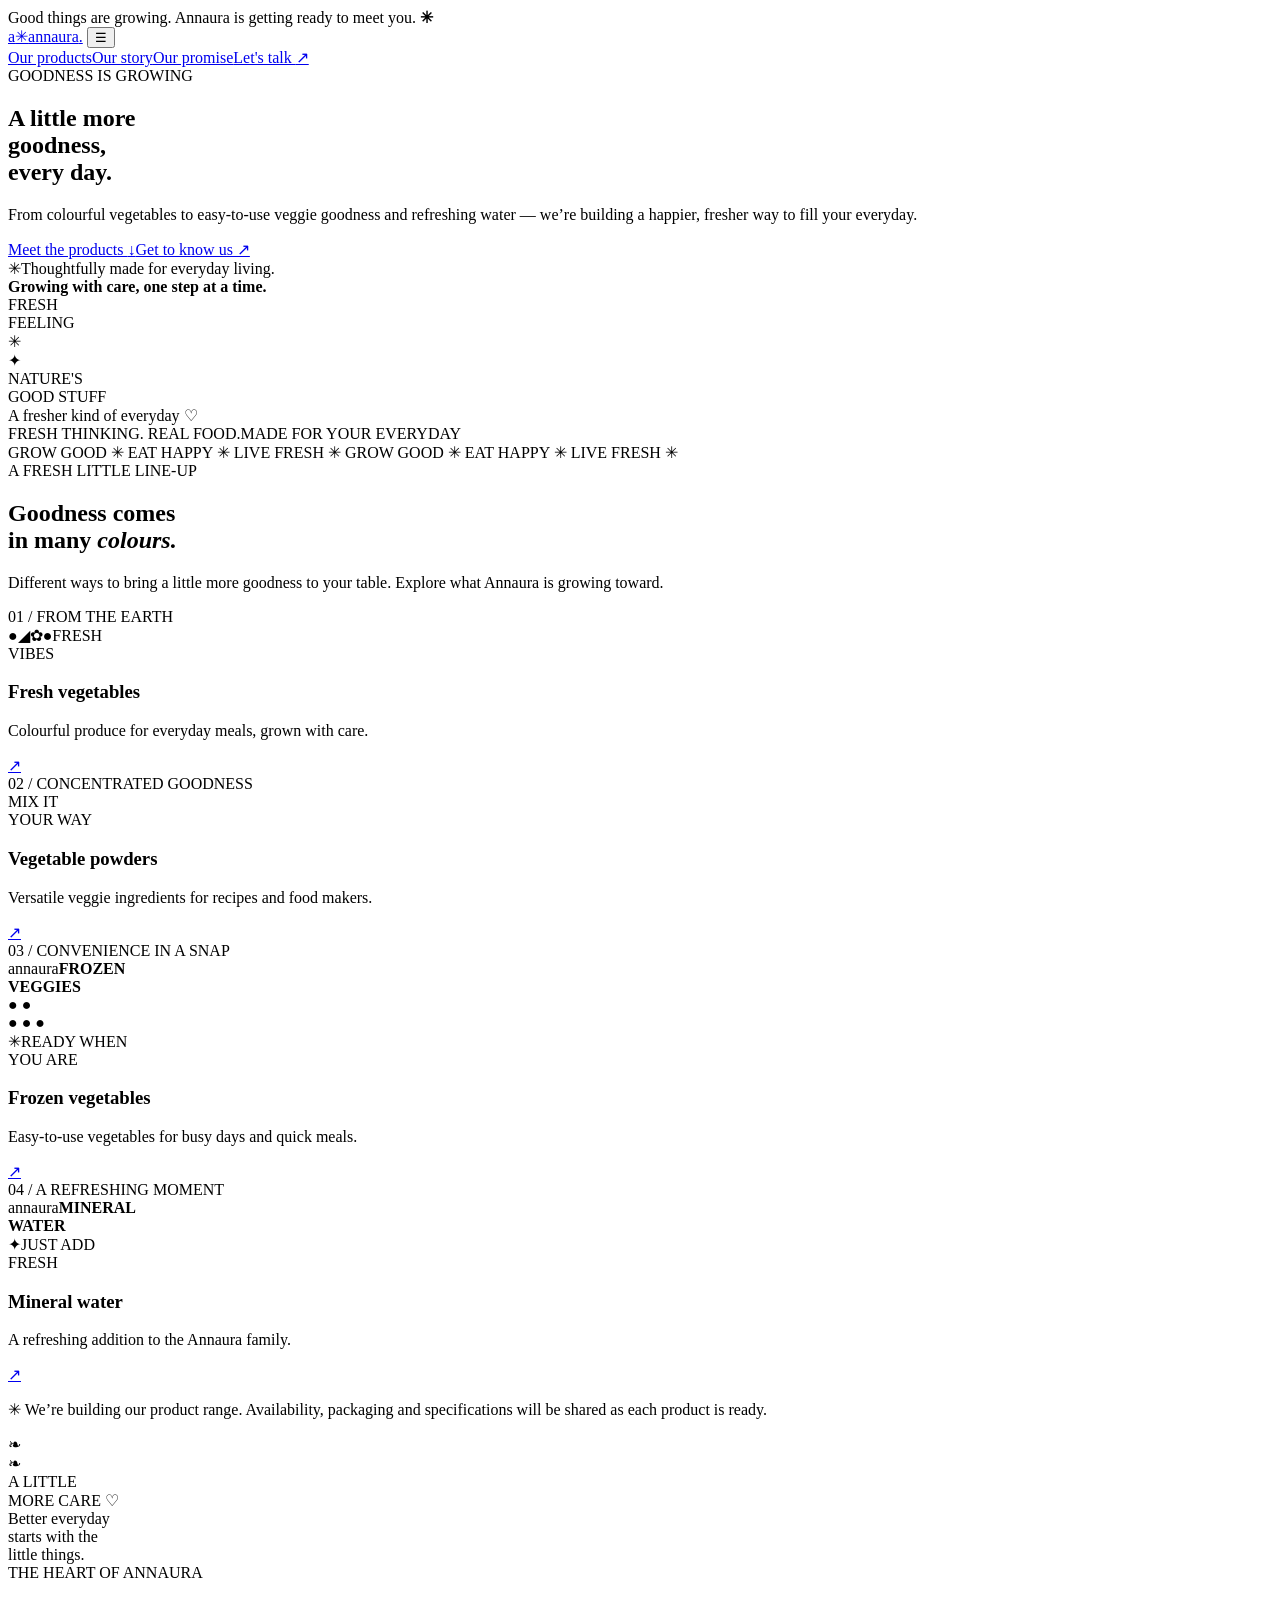
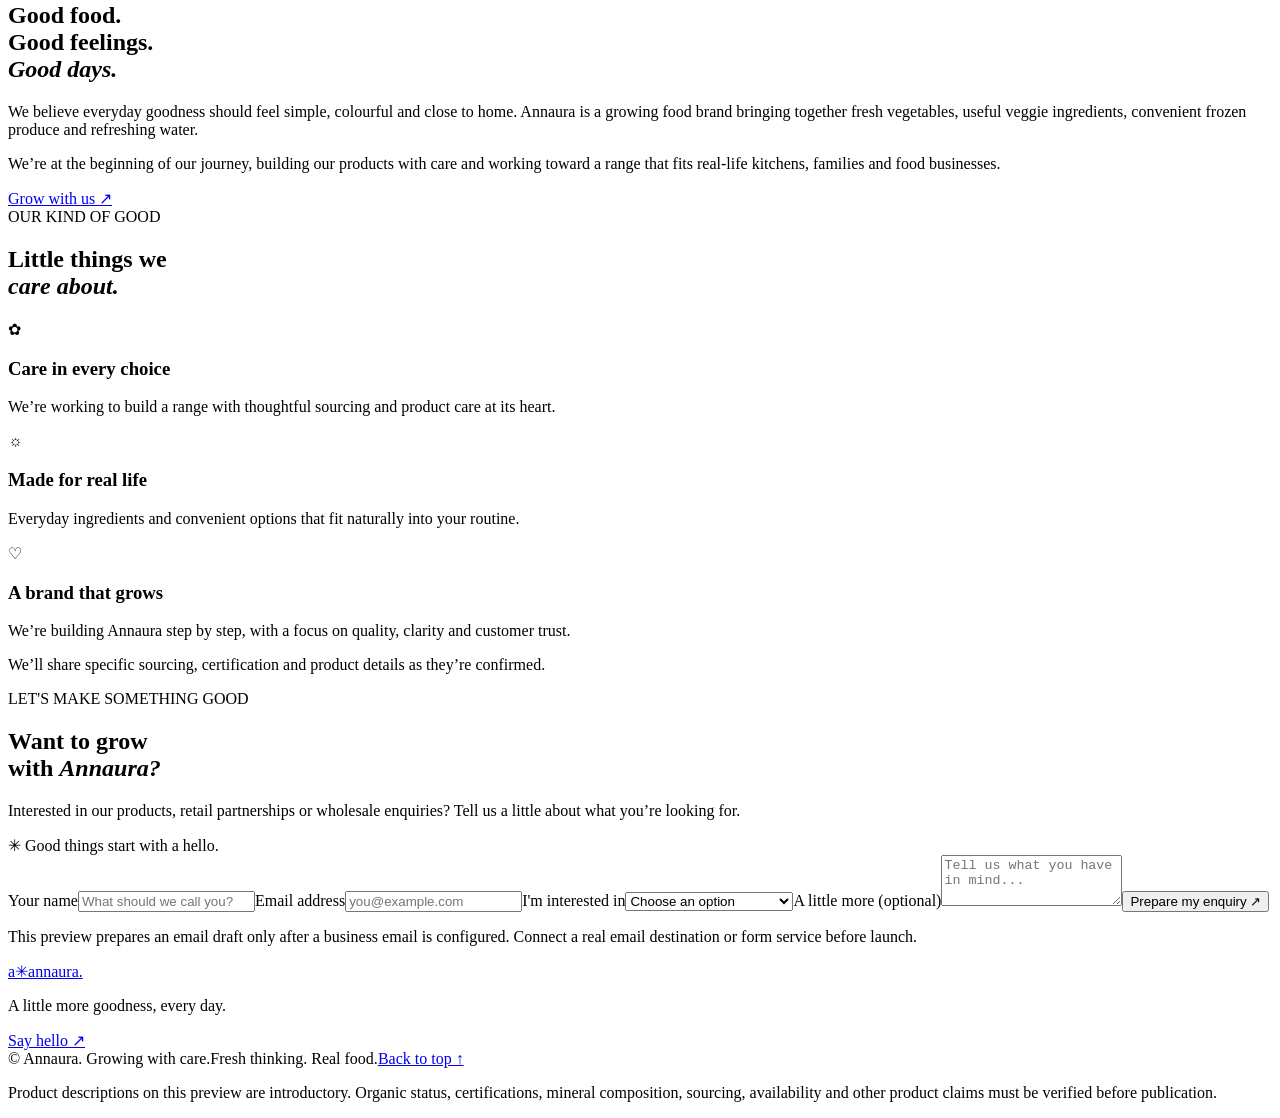
==== index.html @ c70ce55c "Add Annaura startup website homepage" ====
<!doctype html>
<html lang="en">
<head>
  <meta charset="utf-8">
  <meta name="viewport" content="width=device-width, initial-scale=1">
  <meta name="theme-color" content="#f7f5e9">
  <meta name="description" content="Meet Annaura — a fresh, feel-good food brand bringing vegetables, vegetable powders, frozen vegetables and mineral water closer to everyday life.">
  <title>Annaura — A little more goodness, every day</title>
  <link rel="preconnect" href="https://fonts.googleapis.com">
  <link rel="preconnect" href="https://fonts.gstatic.com" crossorigin>
  <link href="https://fonts.googleapis.com/css2?family=DM+Sans:wght@400;500;600;700&family=Manrope:wght@400;500;600;700;800&display=swap" rel="stylesheet">
  <link rel="stylesheet" href="styles.css">
</head>
<body id="top">
  <div class="announcement">Good things are growing. <span>Annaura is getting ready to meet you.</span> <b>✳</b></div>
  <header class="site-header">
    <a class="brand" href="#top" aria-label="Annaura home"><span class="brand-mark">a<span>✳</span></span><span>annaura<span class="brand-dot">.</span></span></a>
    <button class="menu-toggle" aria-label="Toggle navigation" aria-expanded="false">☰</button>
    <nav class="nav-links" aria-label="Main navigation">
      <a href="#products">Our products</a><a href="#story">Our story</a><a href="#promise">Our promise</a><a class="nav-cta" href="#contact">Let's talk <span>↗</span></a>
    </nav>
  </header>
  <main>
    <section class="hero">
      <div class="hero-copy">
        <div class="eyebrow"><i></i> GOODNESS IS GROWING</div>
        <h1>A little more<br><span class="highlight">goodness,</span><br>every day.</h1>
        <p class="hero-intro">From colourful vegetables to easy-to-use veggie goodness and refreshing water — we’re building a happier, fresher way to fill your everyday.</p>
        <div class="hero-actions"><a class="button button-primary" href="#products">Meet the products <span>↓</span></a><a class="text-link" href="#story">Get to know us ↗</a></div>
        <div class="hero-note"><span class="note-icon">✳</span><span>Thoughtfully made for everyday living.<br><strong>Growing with care, one step at a time.</strong></span></div>
      </div>
      <div class="hero-art" aria-label="Playful illustration inspired by fresh vegetables">
        <div class="art-sun"></div><div class="art-label label-top">FRESH<br>FEELING</div>
        <div class="veggie veggie-tomato"><span></span></div><div class="veggie veggie-orange"></div><div class="veggie veggie-pepper"><i></i></div><div class="veggie veggie-cucumber"></div>
        <div class="veggie veggie-leaf leaf-one"></div><div class="veggie veggie-leaf leaf-two"></div><div class="veggie veggie-leaf leaf-three"></div>
        <div class="art-spark spark-one">✳</div><div class="art-spark spark-two">✦</div><div class="art-label label-bottom">NATURE'S<br>GOOD STUFF</div>
        <div class="art-caption">A fresher kind of everyday <span>♡</span></div>
      </div>
      <div class="hero-bottom"><span>FRESH THINKING. REAL FOOD.</span><span class="hero-bottom-line"></span><span>MADE FOR YOUR EVERYDAY</span></div>
    </section>
    <section class="ticker"><div>GROW GOOD <span>✳</span> EAT HAPPY <span>✳</span> LIVE FRESH <span>✳</span> GROW GOOD <span>✳</span> EAT HAPPY <span>✳</span> LIVE FRESH <span>✳</span></div></section>
    <section class="products section-pad" id="products">
      <div class="section-heading"><div><div class="eyebrow"><i></i> A FRESH LITTLE LINE-UP</div><h2>Goodness comes<br>in many <em>colours.</em></h2></div><p>Different ways to bring a little more goodness to your table. Explore what Annaura is growing toward.</p></div>
      <div class="product-grid">
        <article class="product-card card-green"><div class="product-number">01 / FROM THE EARTH</div><div class="product-visual fresh-visual"><span class="produce tomato">●</span><span class="produce carrot">◢</span><span class="produce leaf">✿</span><span class="produce pepper">●</span><span class="visual-sticker">FRESH<br>VIBES</span></div><div class="product-info"><div><h3>Fresh vegetables</h3><p>Colourful produce for everyday meals, grown with care.</p></div><a href="#contact" aria-label="Enquire about fresh vegetables">↗</a></div></article>
        <article class="product-card card-yellow"><div class="product-number">02 / CONCENTRATED GOODNESS</div><div class="product-visual powder-visual"><span class="powder-bowl bowl-pink"></span><span class="powder-bowl bowl-green"></span><span class="powder-bowl bowl-orange"></span><span class="visual-sticker">MIX IT<br>YOUR WAY</span></div><div class="product-info"><div><h3>Vegetable powders</h3><p>Versatile veggie ingredients for recipes and food makers.</p></div><a href="#contact" aria-label="Enquire about vegetable powders">↗</a></div></article>
        <article class="product-card card-coral"><div class="product-number">03 / CONVENIENCE IN A SNAP</div><div class="product-visual frozen-visual"><div class="frozen-pack"><span>annaura</span><strong>FROZEN<br>VEGGIES</strong><div class="pack-veg">● ●<br>● ● ●</div></div><span class="ice-star">✳</span><span class="visual-sticker">READY WHEN<br>YOU ARE</span></div><div class="product-info"><div><h3>Frozen vegetables</h3><p>Easy-to-use vegetables for busy days and quick meals.</p></div><a href="#contact" aria-label="Enquire about frozen vegetables">↗</a></div></article>
        <article class="product-card card-blue"><div class="product-number">04 / A REFRESHING MOMENT</div><div class="product-visual water-visual"><div class="water-bottle"><div class="bottle-cap"></div><div class="bottle-label"><span>annaura</span><strong>MINERAL<br>WATER</strong></div></div><span class="water-drop">✦</span><span class="visual-sticker">JUST ADD<br>FRESH</span></div><div class="product-info"><div><h3>Mineral water</h3><p>A refreshing addition to the Annaura family.</p></div><a href="#contact" aria-label="Enquire about mineral water">↗</a></div></article>
      </div>
      <p class="availability-note"><span>✳</span> We’re building our product range. Availability, packaging and specifications will be shared as each product is ready.</p>
    </section>
    <section class="story section-pad" id="story">
      <div class="story-art"><div class="story-circle circle-large"></div><div class="story-circle circle-small"></div><div class="story-leaf leaf-a">❧</div><div class="story-leaf leaf-b">❧</div><div class="story-sticker">A LITTLE<br>MORE CARE <span>♡</span></div><div class="story-quote">Better everyday<br>starts with the<br>little things.</div></div>
      <div class="story-copy"><div class="eyebrow"><i></i> THE HEART OF ANNAURA</div><h2>Good food.<br>Good feelings.<br><em>Good days.</em></h2><p>We believe everyday goodness should feel simple, colourful and close to home. Annaura is a growing food brand bringing together fresh vegetables, useful veggie ingredients, convenient frozen produce and refreshing water.</p><p>We’re at the beginning of our journey, building our products with care and working toward a range that fits real-life kitchens, families and food businesses.</p><a class="button button-dark" href="#contact">Grow with us <span>↗</span></a></div>
    </section>
    <section class="promise section-pad" id="promise"><div class="eyebrow"><i></i> OUR KIND OF GOOD</div><h2>Little things we<br><em>care about.</em></h2>
      <div class="promise-grid"><article><span class="promise-icon icon-leaf">✿</span><h3>Care in every choice</h3><p>We’re working to build a range with thoughtful sourcing and product care at its heart.</p></article><article><span class="promise-icon icon-sun">☼</span><h3>Made for real life</h3><p>Everyday ingredients and convenient options that fit naturally into your routine.</p></article><article><span class="promise-icon icon-heart">♡</span><h3>A brand that grows</h3><p>We’re building Annaura step by step, with a focus on quality, clarity and customer trust.</p></article></div>
      <p class="promise-footnote">We’ll share specific sourcing, certification and product details as they’re confirmed.</p>
    </section>
    <section class="contact section-pad" id="contact">
      <div class="contact-copy"><div class="eyebrow"><i></i> LET'S MAKE SOMETHING GOOD</div><h2>Want to grow<br>with <em>Annaura?</em></h2><p>Interested in our products, retail partnerships or wholesale enquiries? Tell us a little about what you’re looking for.</p><div class="contact-aside"><span>✳</span> Good things start with a hello.</div></div>
      <form class="contact-form" id="enquiry-form"><label for="name">Your name</label><input id="name" name="name" autocomplete="name" placeholder="What should we call you?" required><label for="email">Email address</label><input id="email" name="email" type="email" autocomplete="email" placeholder="you@example.com" required><label for="interest">I'm interested in</label><select id="interest" name="interest" required><option value="">Choose an option</option><option>Fresh vegetables</option><option>Vegetable powders</option><option>Frozen vegetables</option><option>Mineral water</option><option>Wholesale or distribution</option><option>Something else</option></select><label for="message">A little more (optional)</label><textarea id="message" name="message" rows="3" placeholder="Tell us what you have in mind..."></textarea><button class="button button-primary submit-button" type="submit">Prepare my enquiry <span>↗</span></button><p class="form-note">This preview prepares an email draft only after a business email is configured. Connect a real email destination or form service before launch.</p><p class="form-status" id="form-status" role="status" aria-live="polite"></p></form>
    </section>
  </main>
  <footer class="footer"><div class="footer-top"><a class="brand brand-light" href="#top"><span class="brand-mark">a<span>✳</span></span><span>annaura<span class="brand-dot">.</span></span></a><p>A little more goodness, every day.</p><a href="#contact" class="footer-link">Say hello ↗</a></div><div class="footer-bottom"><span>© <span id="year"></span> Annaura. Growing with care.</span><span>Fresh thinking. Real food.</span><a href="#top">Back to top ↑</a></div><p class="disclaimer">Product descriptions on this preview are introductory. Organic status, certifications, mineral composition, sourcing, availability and other product claims must be verified before publication.</p></footer>
  <script src="script.js"></script>
</body>
</html>
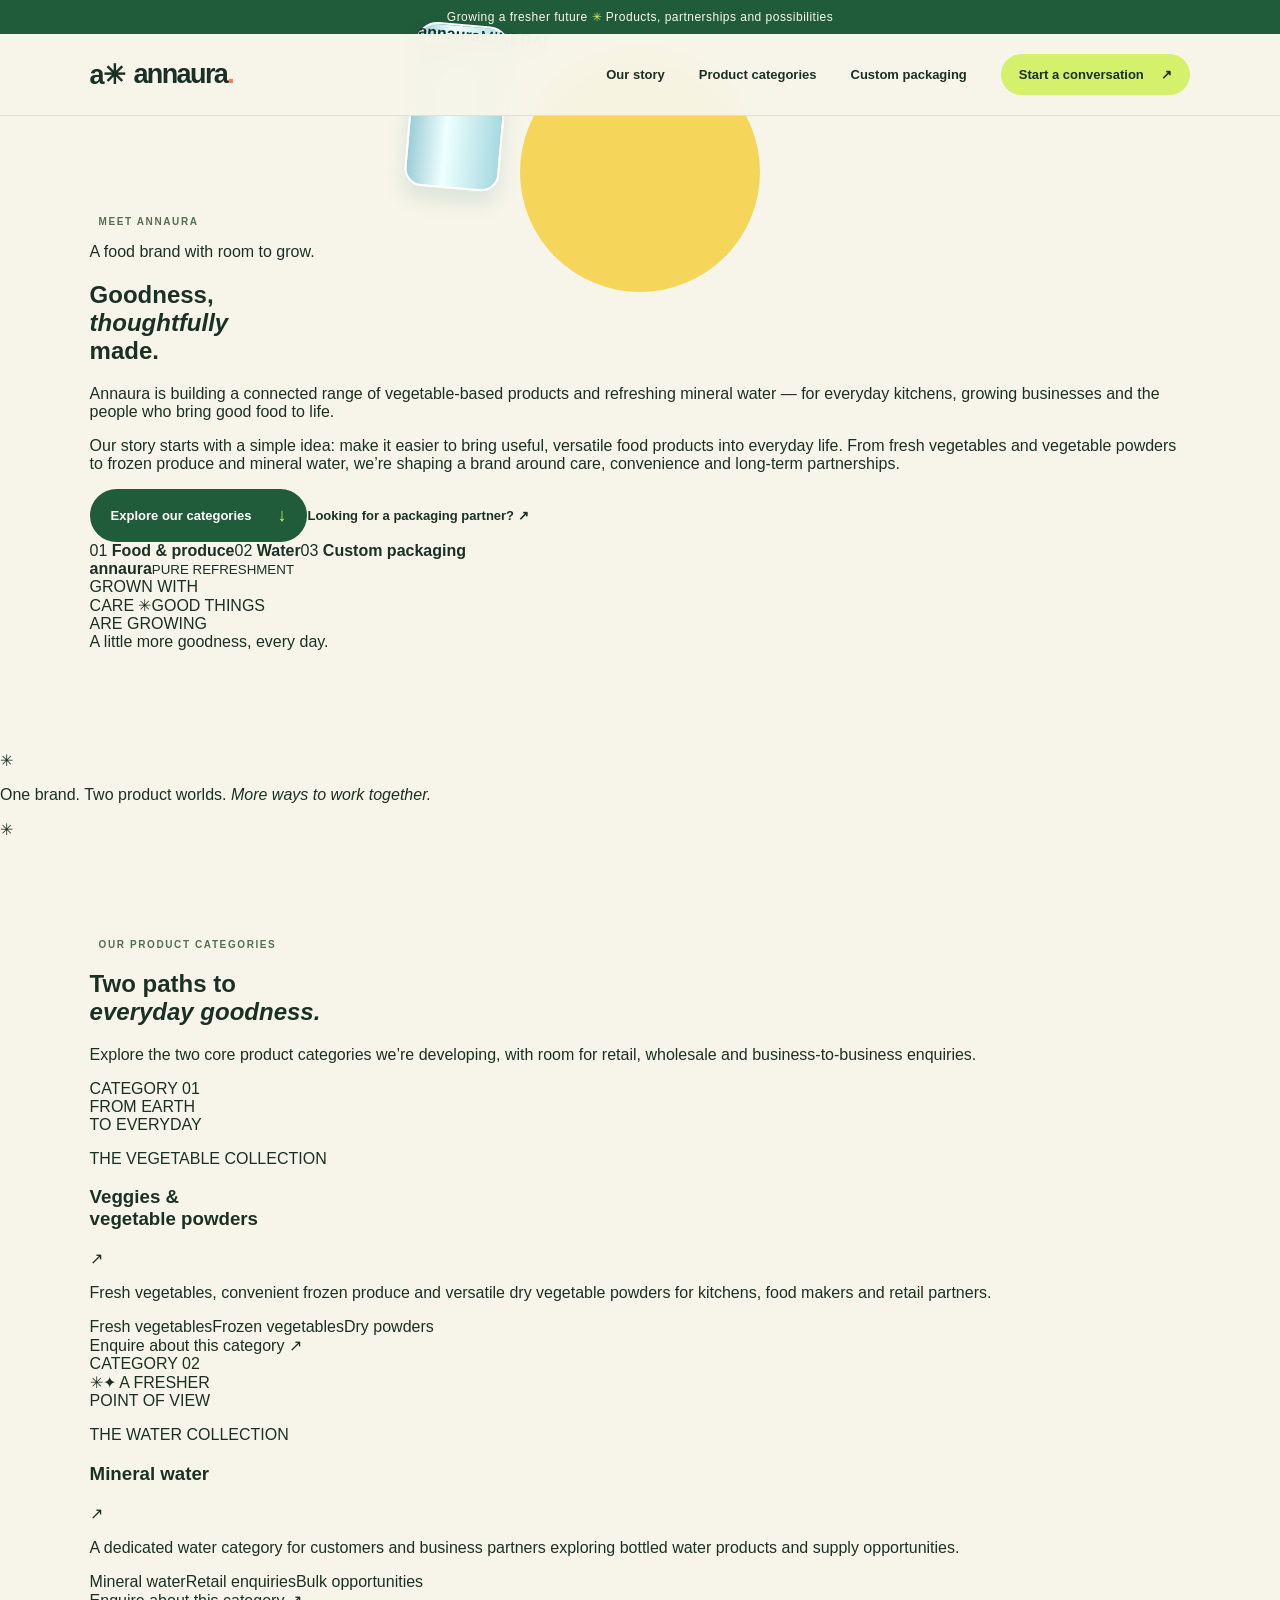
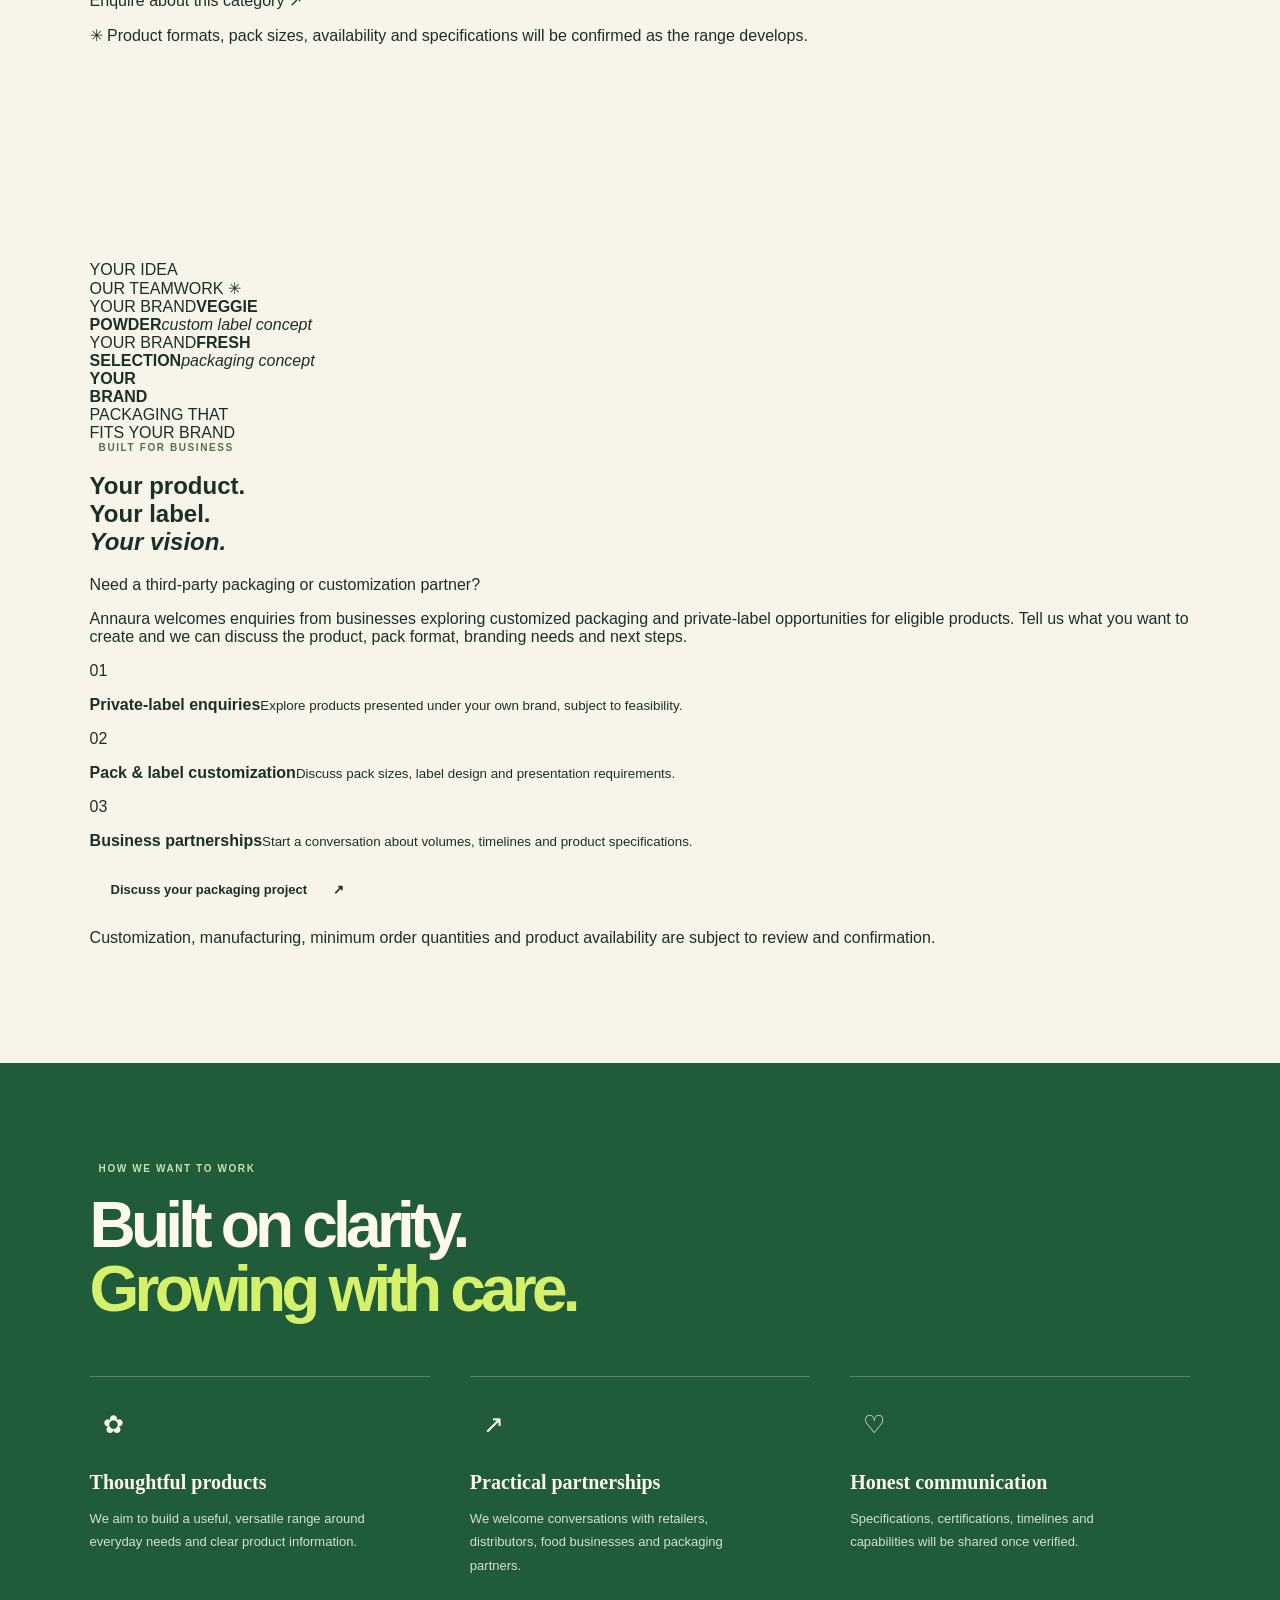
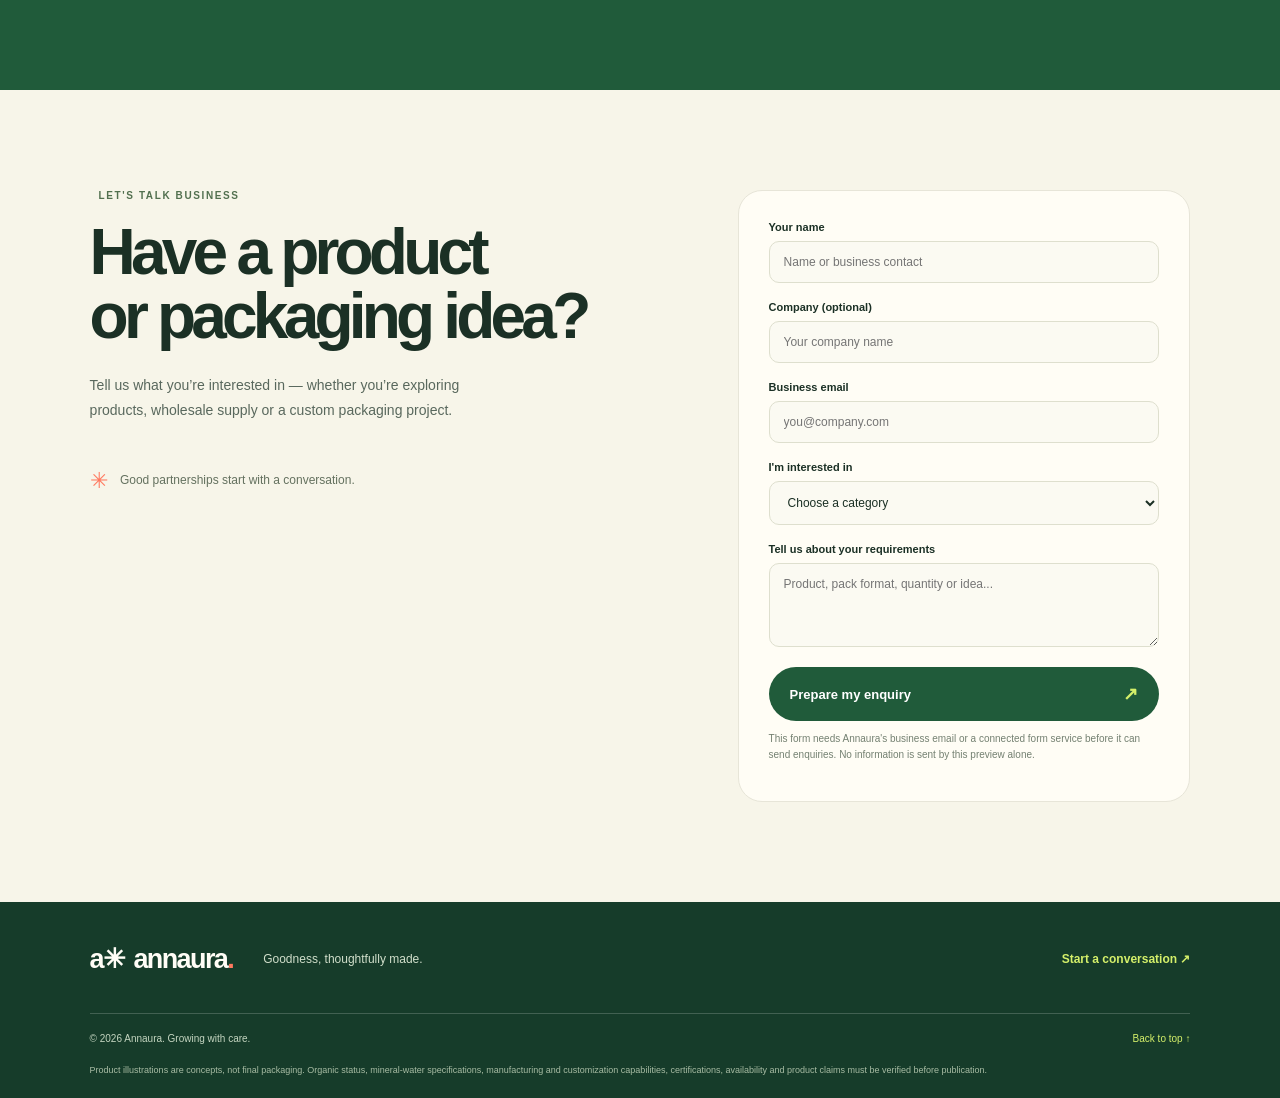
==== commit 990cf259: "Redesign Annaura brand introduction and product categories" ====
--- a/index.html
+++ b/index.html
@@ -3,66 +3,136 @@
 <head>
   <meta charset="utf-8">
   <meta name="viewport" content="width=device-width, initial-scale=1">
-  <meta name="theme-color" content="#f7f5e9">
-  <meta name="description" content="Meet Annaura — a fresh, feel-good food brand bringing vegetables, vegetable powders, frozen vegetables and mineral water closer to everyday life.">
-  <title>Annaura — A little more goodness, every day</title>
+  <meta name="theme-color" content="#f7f4e9">
+  <meta name="description" content="Annaura brings together thoughtfully sourced vegetables, vegetable powders, frozen produce, mineral water and customized third-party food packaging solutions.">
+  <title>Annaura — Goodness, thoughtfully made</title>
   <link rel="preconnect" href="https://fonts.googleapis.com">
   <link rel="preconnect" href="https://fonts.gstatic.com" crossorigin>
   <link href="https://fonts.googleapis.com/css2?family=DM+Sans:wght@400;500;600;700&family=Manrope:wght@400;500;600;700;800&display=swap" rel="stylesheet">
   <link rel="stylesheet" href="styles.css">
 </head>
 <body id="top">
-  <div class="announcement">Good things are growing. <span>Annaura is getting ready to meet you.</span> <b>✳</b></div>
+  <div class="announcement">Growing a fresher future <span>✳</span> Products, partnerships and possibilities</div>
   <header class="site-header">
-    <a class="brand" href="#top" aria-label="Annaura home"><span class="brand-mark">a<span>✳</span></span><span>annaura<span class="brand-dot">.</span></span></a>
+    <a class="brand" href="#top" aria-label="Annaura home"><span class="brand-symbol">a<span>✳</span></span><span>annaura<span class="brand-dot">.</span></span></a>
     <button class="menu-toggle" aria-label="Toggle navigation" aria-expanded="false">☰</button>
     <nav class="nav-links" aria-label="Main navigation">
-      <a href="#products">Our products</a><a href="#story">Our story</a><a href="#promise">Our promise</a><a class="nav-cta" href="#contact">Let's talk <span>↗</span></a>
+      <a href="#story">Our story</a>
+      <a href="#categories">Product categories</a>
+      <a href="#custom-packaging">Custom packaging</a>
+      <a href="#contact" class="nav-cta">Start a conversation <span>↗</span></a>
     </nav>
   </header>
+
   <main>
-    <section class="hero">
-      <div class="hero-copy">
-        <div class="eyebrow"><i></i> GOODNESS IS GROWING</div>
-        <h1>A little more<br><span class="highlight">goodness,</span><br>every day.</h1>
-        <p class="hero-intro">From colourful vegetables to easy-to-use veggie goodness and refreshing water — we’re building a happier, fresher way to fill your everyday.</p>
-        <div class="hero-actions"><a class="button button-primary" href="#products">Meet the products <span>↓</span></a><a class="text-link" href="#story">Get to know us ↗</a></div>
-        <div class="hero-note"><span class="note-icon">✳</span><span>Thoughtfully made for everyday living.<br><strong>Growing with care, one step at a time.</strong></span></div>
+    <section class="intro section-pad" id="story">
+      <div class="intro-copy">
+        <div class="eyebrow"><span></span> MEET ANNAURA</div>
+        <p class="intro-kicker">A food brand with room to grow.</p>
+        <h1>Goodness,<br><em>thoughtfully</em><br>made.</h1>
+        <p class="intro-text">Annaura is building a connected range of vegetable-based products and refreshing mineral water — for everyday kitchens, growing businesses and the people who bring good food to life.</p>
+        <p class="intro-story">Our story starts with a simple idea: make it easier to bring useful, versatile food products into everyday life. From fresh vegetables and vegetable powders to frozen produce and mineral water, we’re shaping a brand around care, convenience and long-term partnerships.</p>
+        <div class="intro-actions"><a class="button button-primary" href="#categories">Explore our categories <span>↓</span></a><a class="text-link" href="#custom-packaging">Looking for a packaging partner? ↗</a></div>
+        <div class="intro-values"><span>01 <b>Food & produce</b></span><i></i><span>02 <b>Water</b></span><i></i><span>03 <b>Custom packaging</b></span></div>
       </div>
-      <div class="hero-art" aria-label="Playful illustration inspired by fresh vegetables">
-        <div class="art-sun"></div><div class="art-label label-top">FRESH<br>FEELING</div>
-        <div class="veggie veggie-tomato"><span></span></div><div class="veggie veggie-orange"></div><div class="veggie veggie-pepper"><i></i></div><div class="veggie veggie-cucumber"></div>
-        <div class="veggie veggie-leaf leaf-one"></div><div class="veggie veggie-leaf leaf-two"></div><div class="veggie veggie-leaf leaf-three"></div>
-        <div class="art-spark spark-one">✳</div><div class="art-spark spark-two">✦</div><div class="art-label label-bottom">NATURE'S<br>GOOD STUFF</div>
-        <div class="art-caption">A fresher kind of everyday <span>♡</span></div>
+      <div class="intro-art" aria-label="Decorative illustration of fresh vegetables and water">
+        <div class="art-orbit orbit-one"></div><div class="art-orbit orbit-two"></div>
+        <div class="art-sun"></div>
+        <div class="art-leaf leaf-a"></div><div class="art-leaf leaf-b"></div><div class="art-leaf leaf-c"></div>
+        <div class="art-tomato"><span></span></div><div class="art-carrot"></div><div class="art-bottle"><i></i><b>annaura</b><small>PURE REFRESHMENT</small></div>
+        <span class="art-sticker sticker-one">GROWN WITH<br>CARE ✳</span><span class="art-sticker sticker-two">GOOD THINGS<br>ARE GROWING</span>
+        <div class="art-bottom-note">A little more goodness, every day.</div>
       </div>
-      <div class="hero-bottom"><span>FRESH THINKING. REAL FOOD.</span><span class="hero-bottom-line"></span><span>MADE FOR YOUR EVERYDAY</span></div>
     </section>
-    <section class="ticker"><div>GROW GOOD <span>✳</span> EAT HAPPY <span>✳</span> LIVE FRESH <span>✳</span> GROW GOOD <span>✳</span> EAT HAPPY <span>✳</span> LIVE FRESH <span>✳</span></div></section>
-    <section class="products section-pad" id="products">
-      <div class="section-heading"><div><div class="eyebrow"><i></i> A FRESH LITTLE LINE-UP</div><h2>Goodness comes<br>in many <em>colours.</em></h2></div><p>Different ways to bring a little more goodness to your table. Explore what Annaura is growing toward.</p></div>
-      <div class="product-grid">
-        <article class="product-card card-green"><div class="product-number">01 / FROM THE EARTH</div><div class="product-visual fresh-visual"><span class="produce tomato">●</span><span class="produce carrot">◢</span><span class="produce leaf">✿</span><span class="produce pepper">●</span><span class="visual-sticker">FRESH<br>VIBES</span></div><div class="product-info"><div><h3>Fresh vegetables</h3><p>Colourful produce for everyday meals, grown with care.</p></div><a href="#contact" aria-label="Enquire about fresh vegetables">↗</a></div></article>
-        <article class="product-card card-yellow"><div class="product-number">02 / CONCENTRATED GOODNESS</div><div class="product-visual powder-visual"><span class="powder-bowl bowl-pink"></span><span class="powder-bowl bowl-green"></span><span class="powder-bowl bowl-orange"></span><span class="visual-sticker">MIX IT<br>YOUR WAY</span></div><div class="product-info"><div><h3>Vegetable powders</h3><p>Versatile veggie ingredients for recipes and food makers.</p></div><a href="#contact" aria-label="Enquire about vegetable powders">↗</a></div></article>
-        <article class="product-card card-coral"><div class="product-number">03 / CONVENIENCE IN A SNAP</div><div class="product-visual frozen-visual"><div class="frozen-pack"><span>annaura</span><strong>FROZEN<br>VEGGIES</strong><div class="pack-veg">● ●<br>● ● ●</div></div><span class="ice-star">✳</span><span class="visual-sticker">READY WHEN<br>YOU ARE</span></div><div class="product-info"><div><h3>Frozen vegetables</h3><p>Easy-to-use vegetables for busy days and quick meals.</p></div><a href="#contact" aria-label="Enquire about frozen vegetables">↗</a></div></article>
-        <article class="product-card card-blue"><div class="product-number">04 / A REFRESHING MOMENT</div><div class="product-visual water-visual"><div class="water-bottle"><div class="bottle-cap"></div><div class="bottle-label"><span>annaura</span><strong>MINERAL<br>WATER</strong></div></div><span class="water-drop">✦</span><span class="visual-sticker">JUST ADD<br>FRESH</span></div><div class="product-info"><div><h3>Mineral water</h3><p>A refreshing addition to the Annaura family.</p></div><a href="#contact" aria-label="Enquire about mineral water">↗</a></div></article>
+
+    <section class="brand-note">
+      <div class="brand-note-inner"><span class="note-star">✳</span><p>One brand. Two product worlds. <em>More ways to work together.</em></p><span class="note-star">✳</span></div>
+    </section>
+
+    <section class="categories section-pad" id="categories">
+      <div class="section-head">
+        <div><div class="eyebrow"><span></span> OUR PRODUCT CATEGORIES</div><h2>Two paths to<br><em>everyday goodness.</em></h2></div>
+        <p>Explore the two core product categories we’re developing, with room for retail, wholesale and business-to-business enquiries.</p>
       </div>
-      <p class="availability-note"><span>✳</span> We’re building our product range. Availability, packaging and specifications will be shared as each product is ready.</p>
+      <div class="category-grid">
+        <article class="category-card produce-card">
+          <div class="category-visual produce-visual">
+            <span class="visual-tag">CATEGORY 01</span><div class="visual-sun"></div>
+            <div class="veg veg-tomato"></div><div class="veg veg-carrot"></div><div class="veg veg-leaf"></div><div class="veg veg-powder powder-pink"></div><div class="veg veg-powder powder-green"></div>
+            <span class="visual-caption">FROM EARTH<br>TO EVERYDAY</span>
+          </div>
+          <div class="category-body">
+            <div class="category-title"><div><p class="category-label">THE VEGETABLE COLLECTION</p><h3>Veggies &<br>vegetable powders</h3></div><span class="category-arrow">↗</span></div>
+            <p>Fresh vegetables, convenient frozen produce and versatile dry vegetable powders for kitchens, food makers and retail partners.</p>
+            <div class="product-pills"><span>Fresh vegetables</span><span>Frozen vegetables</span><span>Dry powders</span></div>
+            <a class="category-link" href="#contact" data-interest="Vegetables and dry powders">Enquire about this category <span>↗</span></a>
+          </div>
+        </article>
+        <article class="category-card water-card">
+          <div class="category-visual water-visual">
+            <span class="visual-tag">CATEGORY 02</span><div class="water-halo"></div><div class="water-bottle"><div class="water-cap"></div><div class="water-label"><strong>annaura</strong><span>MINERAL<br>WATER</span></div></div><span class="water-spark spark-a">✳</span><span class="water-spark spark-b">✦</span><span class="water-ripple ripple-a"></span><span class="water-ripple ripple-b"></span>
+            <span class="visual-caption">A FRESHER<br>POINT OF VIEW</span>
+          </div>
+          <div class="category-body">
+            <div class="category-title"><div><p class="category-label">THE WATER COLLECTION</p><h3>Mineral water</h3></div><span class="category-arrow">↗</span></div>
+            <p>A dedicated water category for customers and business partners exploring bottled water products and supply opportunities.</p>
+            <div class="product-pills"><span>Mineral water</span><span>Retail enquiries</span><span>Bulk opportunities</span></div>
+            <a class="category-link" href="#contact" data-interest="Mineral water">Enquire about this category <span>↗</span></a>
+          </div>
+        </article>
+      </div>
+      <p class="category-note"><span>✳</span> Product formats, pack sizes, availability and specifications will be confirmed as the range develops.</p>
     </section>
-    <section class="story section-pad" id="story">
-      <div class="story-art"><div class="story-circle circle-large"></div><div class="story-circle circle-small"></div><div class="story-leaf leaf-a">❧</div><div class="story-leaf leaf-b">❧</div><div class="story-sticker">A LITTLE<br>MORE CARE <span>♡</span></div><div class="story-quote">Better everyday<br>starts with the<br>little things.</div></div>
-      <div class="story-copy"><div class="eyebrow"><i></i> THE HEART OF ANNAURA</div><h2>Good food.<br>Good feelings.<br><em>Good days.</em></h2><p>We believe everyday goodness should feel simple, colourful and close to home. Annaura is a growing food brand bringing together fresh vegetables, useful veggie ingredients, convenient frozen produce and refreshing water.</p><p>We’re at the beginning of our journey, building our products with care and working toward a range that fits real-life kitchens, families and food businesses.</p><a class="button button-dark" href="#contact">Grow with us <span>↗</span></a></div>
+
+    <section class="custom section-pad" id="custom-packaging">
+      <div class="custom-visual">
+        <div class="custom-orbit"></div><span class="custom-sticker">YOUR IDEA<br>OUR TEAMWORK ✳</span>
+        <div class="mock-pack pack-one"><span>YOUR BRAND</span><b>VEGGIE<br>POWDER</b><i>custom label concept</i></div>
+        <div class="mock-pack pack-two"><span>YOUR BRAND</span><b>FRESH<br>SELECTION</b><i>packaging concept</i></div>
+        <div class="mock-bottle"><div class="mock-cap"></div><div class="mock-bottle-label"><b>YOUR<br>BRAND</b></div></div>
+        <span class="custom-visual-caption">PACKAGING THAT<br>FITS YOUR BRAND</span>
+      </div>
+      <div class="custom-copy">
+        <div class="eyebrow"><span></span> BUILT FOR BUSINESS</div>
+        <h2>Your product.<br>Your label.<br><em>Your vision.</em></h2>
+        <p class="custom-lead">Need a third-party packaging or customization partner?</p>
+        <p>Annaura welcomes enquiries from businesses exploring customized packaging and private-label opportunities for eligible products. Tell us what you want to create and we can discuss the product, pack format, branding needs and next steps.</p>
+        <div class="custom-services">
+          <div><span>01</span><p><b>Private-label enquiries</b><small>Explore products presented under your own brand, subject to feasibility.</small></p></div>
+          <div><span>02</span><p><b>Pack & label customization</b><small>Discuss pack sizes, label design and presentation requirements.</small></p></div>
+          <div><span>03</span><p><b>Business partnerships</b><small>Start a conversation about volumes, timelines and product specifications.</small></p></div>
+        </div>
+        <a class="button button-light" href="#contact" data-interest="Third-party packaging and customization">Discuss your packaging project <span>↗</span></a>
+        <p class="custom-disclaimer">Customization, manufacturing, minimum order quantities and product availability are subject to review and confirmation.</p>
+      </div>
     </section>
-    <section class="promise section-pad" id="promise"><div class="eyebrow"><i></i> OUR KIND OF GOOD</div><h2>Little things we<br><em>care about.</em></h2>
-      <div class="promise-grid"><article><span class="promise-icon icon-leaf">✿</span><h3>Care in every choice</h3><p>We’re working to build a range with thoughtful sourcing and product care at its heart.</p></article><article><span class="promise-icon icon-sun">☼</span><h3>Made for real life</h3><p>Everyday ingredients and convenient options that fit naturally into your routine.</p></article><article><span class="promise-icon icon-heart">♡</span><h3>A brand that grows</h3><p>We’re building Annaura step by step, with a focus on quality, clarity and customer trust.</p></article></div>
-      <p class="promise-footnote">We’ll share specific sourcing, certification and product details as they’re confirmed.</p>
+
+    <section class="promise section-pad">
+      <div class="eyebrow"><span></span> HOW WE WANT TO WORK</div>
+      <h2>Built on clarity.<br><em>Growing with care.</em></h2>
+      <div class="promise-grid">
+        <article><span class="promise-icon icon-green">✿</span><h3>Thoughtful products</h3><p>We aim to build a useful, versatile range around everyday needs and clear product information.</p></article>
+        <article><span class="promise-icon icon-yellow">↗</span><h3>Practical partnerships</h3><p>We welcome conversations with retailers, distributors, food businesses and packaging partners.</p></article>
+        <article><span class="promise-icon icon-coral">♡</span><h3>Honest communication</h3><p>Specifications, certifications, timelines and capabilities will be shared once verified.</p></article>
+      </div>
     </section>
+
     <section class="contact section-pad" id="contact">
-      <div class="contact-copy"><div class="eyebrow"><i></i> LET'S MAKE SOMETHING GOOD</div><h2>Want to grow<br>with <em>Annaura?</em></h2><p>Interested in our products, retail partnerships or wholesale enquiries? Tell us a little about what you’re looking for.</p><div class="contact-aside"><span>✳</span> Good things start with a hello.</div></div>
-      <form class="contact-form" id="enquiry-form"><label for="name">Your name</label><input id="name" name="name" autocomplete="name" placeholder="What should we call you?" required><label for="email">Email address</label><input id="email" name="email" type="email" autocomplete="email" placeholder="you@example.com" required><label for="interest">I'm interested in</label><select id="interest" name="interest" required><option value="">Choose an option</option><option>Fresh vegetables</option><option>Vegetable powders</option><option>Frozen vegetables</option><option>Mineral water</option><option>Wholesale or distribution</option><option>Something else</option></select><label for="message">A little more (optional)</label><textarea id="message" name="message" rows="3" placeholder="Tell us what you have in mind..."></textarea><button class="button button-primary submit-button" type="submit">Prepare my enquiry <span>↗</span></button><p class="form-note">This preview prepares an email draft only after a business email is configured. Connect a real email destination or form service before launch.</p><p class="form-status" id="form-status" role="status" aria-live="polite"></p></form>
+      <div class="contact-copy"><div class="eyebrow"><span></span> LET'S TALK BUSINESS</div><h2>Have a product<br>or packaging idea?</h2><p>Tell us what you’re interested in — whether you’re exploring products, wholesale supply or a custom packaging project.</p><div class="contact-aside"><span>✳</span> Good partnerships start with a conversation.</div></div>
+      <form class="contact-form" id="enquiry-form">
+        <label for="name">Your name</label><input id="name" name="name" autocomplete="name" placeholder="Name or business contact" required>
+        <label for="company">Company (optional)</label><input id="company" name="company" autocomplete="organization" placeholder="Your company name">
+        <label for="email">Business email</label><input id="email" name="email" type="email" autocomplete="email" placeholder="you@company.com" required>
+        <label for="interest">I'm interested in</label><select id="interest" name="interest" required><option value="">Choose a category</option><option>Vegetables and dry powders</option><option>Mineral water</option><option>Third-party packaging and customization</option><option>Wholesale or distribution</option><option>Other partnership</option></select>
+        <label for="message">Tell us about your requirements</label><textarea id="message" name="message" rows="4" placeholder="Product, pack format, quantity or idea..."></textarea>
+        <button class="button button-primary submit-button" type="submit">Prepare my enquiry <span>↗</span></button>
+        <p class="form-note">This form needs Annaura's business email or a connected form service before it can send enquiries. No information is sent by this preview alone.</p>
+        <p class="form-status" id="form-status" role="status" aria-live="polite"></p>
+      </form>
     </section>
   </main>
-  <footer class="footer"><div class="footer-top"><a class="brand brand-light" href="#top"><span class="brand-mark">a<span>✳</span></span><span>annaura<span class="brand-dot">.</span></span></a><p>A little more goodness, every day.</p><a href="#contact" class="footer-link">Say hello ↗</a></div><div class="footer-bottom"><span>© <span id="year"></span> Annaura. Growing with care.</span><span>Fresh thinking. Real food.</span><a href="#top">Back to top ↑</a></div><p class="disclaimer">Product descriptions on this preview are introductory. Organic status, certifications, mineral composition, sourcing, availability and other product claims must be verified before publication.</p></footer>
+
+  <footer class="footer"><div class="footer-top"><a class="brand brand-light" href="#top"><span class="brand-symbol">a<span>✳</span></span><span>annaura<span class="brand-dot">.</span></span></a><p>Goodness, thoughtfully made.</p><a href="#contact" class="footer-link">Start a conversation ↗</a></div><div class="footer-bottom"><span>© <span id="year"></span> Annaura. Growing with care.</span><a href="#top">Back to top ↑</a></div><p class="disclaimer">Product illustrations are concepts, not final packaging. Organic status, mineral-water specifications, manufacturing and customization capabilities, certifications, availability and product claims must be verified before publication.</p></footer>
   <script src="script.js"></script>
 </body>
 </html>
--- a/styles.css
+++ b/styles.css
@@ -0,0 +1,5 @@
+:root{--cream:#f7f5e9;--green:#205b3a;--deep:#173c2b;--lime:#d5f06a;--yellow:#f5d65b;--coral:#ff795f;--blue:#b9e5ec;--ink:#1b3025;--muted:#59685d;--white:#fffdf6;--radius:24px}
+*{box-sizing:border-box}html{scroll-behavior:smooth;scroll-padding-top:90px}body{margin:0;background:var(--cream);color:var(--ink);font-family:"DM Sans",sans-serif}a{color:inherit;text-decoration:none}button,input,select,textarea{font:inherit}.announcement{background:var(--green);color:#fff9e9;text-align:center;padding:10px 16px;font-size:12px;letter-spacing:.04em}.announcement span{color:var(--lime)}.announcement b{color:var(--yellow);padding-left:8px}.site-header{height:82px;padding:0 7vw;display:flex;align-items:center;justify-content:space-between;border-bottom:1px solid #dfe1d2;position:sticky;top:0;z-index:10;background:#f7f5e9f2;backdrop-filter:blur(12px)}.brand{display:flex;align-items:center;gap:9px;font:800 27px Manrope,sans-serif;letter-spacing:-1.6px}.brand-dot{color:#ff795f}.brand-mark{width:33px;height:33px;border-radius:50%;background:var(--green);color:var(--lime);display:grid;place-items:center;font-size:21px;position:relative}.brand-mark span{position:absolute;font-size:11px;right:-3px;top:-3px;color:var(--coral)}.nav-links{display:flex;align-items:center;gap:34px;font-size:13px;font-weight:600}.nav-links>a:not(.nav-cta):hover,.text-link:hover{color:#518a40}.nav-cta{background:var(--lime);padding:13px 18px;border-radius:999px}.nav-cta span{padding-left:14px}.menu-toggle{display:none;border:0;background:transparent;font-size:25px}.hero{padding:76px 7vw 24px;display:grid;grid-template-columns:1fr .94fr;gap:4vw;position:relative;max-width:1600px;margin:auto}.hero-copy{padding:30px 0 65px}.eyebrow{font-size:10px;font-weight:700;letter-spacing:.16em;display:flex;align-items:center;gap:9px;color:#52704f}.eyebrow i{width:8px;height:8px;background:var(--coral);border-radius:50%;display:inline-block}.hero h1,.section-heading h2,.story-copy h2,.promise h2,.contact h2{font:800 clamp(48px,6vw,88px)/.99 Manrope,sans-serif;letter-spacing:-.075em;margin:25px 0}.highlight{color:var(--green);position:relative;z-index:1}.highlight:after{content:"";position:absolute;height:17px;background:var(--lime);bottom:3px;left:0;right:-5px;z-index:-1;transform:rotate(-2deg);border-radius:30px}.hero-intro{font-size:16px;line-height:1.8;color:var(--muted);max-width:440px}.hero-actions{display:flex;align-items:center;gap:24px;margin-top:29px}.button{display:inline-flex;align-items:center;justify-content:space-between;gap:26px;border:0;border-radius:999px;padding:16px 21px;font-size:13px;font-weight:700;cursor:pointer;transition:transform .2s,box-shadow .2s}.button:hover{transform:translateY(-3px);box-shadow:0 8px 20px #1b30251a}.button-primary{background:var(--green);color:white}.button-primary span{color:var(--lime);font-size:18px}.button-dark{background:var(--ink);color:white;margin-top:14px}.text-link{font-size:13px;font-weight:700}.hero-note{display:flex;align-items:center;gap:13px;margin-top:46px;color:#647064;font-size:11px;line-height:1.8}.hero-note strong{color:var(--ink);font-weight:600}.note-icon{width:36px;height:36px;border-radius:50%;background:#e7eccf;color:var(--green);display:grid;place-items:center;font-size:20px}.hero-art{height:535px;position:relative;background:#d7ecae;border-radius:48% 48% 25px 25px;overflow:hidden;isolation:isolate}.art-sun{position:absolute;width:240px;height:240px;border-radius:50%;background:var(--yellow);top:52px;left:calc(50% - 120px)}.veggie{position:absolute;filter:drop-shadow(0 18px 15px #23472c20)}.veggie-tomato{width:150px;height:150px;border-radius:47% 53% 49% 51%;background:radial-gradient(circle at 32% 25%,#ffb06e 0,#ff795f 28%,#d94f3c 75%);left:18%;top:210px;transform:rotate(-18deg);z-index:2}.veggie-tomato span{position:absolute;top:-8px;left:58px;width:34px;height:26px;background:#377a43;clip-path:polygon(50% 0,62% 40%,100% 20%,72% 60%,85% 100%,50% 68%,15% 100%,28% 57%,0 25%,40% 40%)}.veggie-orange{width:135px;height:135px;border-radius:50%;background:radial-gradient(circle at 30% 25%,#ffdb8c,#f5a52e 75%);right:16%;top:278px;z-index:3}.veggie-pepper{width:116px;height:150px;background:linear-gradient(100deg,#3c8a4d,#79b65a 45%,#2c6a3b);border-radius:40% 42% 45% 45%;right:25%;top:125px;transform:rotate(23deg);z-index:2}.veggie-pepper i{position:absolute;top:-22px;left:52px;width:14px;height:38px;border-radius:50%;background:#4c6332;transform:rotate(-15deg)}.veggie-cucumber{width:57px;height:180px;background:linear-gradient(90deg,#286442,#6d9d52,#2d633d);border-radius:45px;left:50%;top:260px;transform:rotate(37deg);z-index:4}.veggie-leaf{width:125px;height:62px;background:#4d8e46;border-radius:100% 0 100% 0}.leaf-one{left:8%;top:110px;transform:rotate(12deg)}.leaf-two{right:3%;top:185px;transform:rotate(65deg) scale(.9);background:#8cb94f}.leaf-three{left:37%;top:380px;transform:rotate(-30deg) scale(.75);background:#2e7442}.art-label{position:absolute;z-index:5;font-size:9px;line-height:1.4;font-weight:800;letter-spacing:.12em;color:var(--green)}.label-top{top:40px;left:34px}.label-bottom{right:28px;bottom:82px;text-align:right}.art-spark{position:absolute;color:var(--green);z-index:5}.spark-one{font-size:30px;right:17%;top:90px}.spark-two{font-size:22px;left:13%;bottom:120px;color:#e16a48}.art-caption{position:absolute;bottom:0;left:0;right:0;padding:17px 24px;background:#f7f5e9;color:#51654e;font-size:11px;display:flex;justify-content:space-between}.art-caption span{color:var(--coral);font-size:17px}.hero-bottom{grid-column:1/-1;display:flex;align-items:center;gap:15px;color:#73806f;font-size:9px;letter-spacing:.15em;margin-top:8px}.hero-bottom-line{height:1px;background:#d6dacb;flex:1}.ticker{overflow:hidden;background:var(--lime);padding:17px 0;white-space:nowrap;color:var(--green);font:800 17px Manrope,sans-serif;letter-spacing:.06em}.ticker div{text-align:center}.ticker span{color:var(--coral);padding:0 20px}.section-pad{padding:100px 7vw}.section-heading{display:flex;justify-content:space-between;align-items:end;gap:40px;margin-bottom:42px}.section-heading h2,.story-copy h2,.promise h2,.contact h2{font-size:clamp(42px,5vw,66px);margin:20px 0 0}.section-heading h2 em,.story-copy h2 em,.promise h2 em,.contact h2 em{font-style:normal;color:var(--green)}.section-heading>p{max-width:330px;color:var(--muted);line-height:1.8;font-size:14px;margin-bottom:5px}.product-grid{display:grid;grid-template-columns:repeat(4,1fr);gap:16px}.product-card{border-radius:var(--radius);overflow:hidden;position:relative;min-width:0}.card-green{background:#d9e8bd}.card-yellow{background:#f5e8a8}.card-coral{background:#ffd1c2}.card-blue{background:#c7e8e9}.product-number{padding:21px 20px 0;font-size:8px;letter-spacing:.12em;font-weight:700;color:#4b604d}.product-visual{height:230px;position:relative;overflow:hidden}.produce{position:absolute;display:grid;place-items:center;filter:drop-shadow(0 13px 10px #263c291c)}.tomato{font-size:115px;color:#ef6e4e;left:17%;top:30px;text-shadow:7px 8px 0 #d7543d}.carrot{font-size:135px;color:#f4a335;left:44%;top:48px;transform:rotate(20deg)}.leaf{font-size:105px;color:#41814a;left:47%;top:10px;transform:rotate(-20deg)}.pepper{font-size:95px;color:#e94f43;right:5%;top:85px}.visual-sticker{position:absolute;right:13px;bottom:18px;width:65px;height:65px;border-radius:50%;background:var(--lime);display:grid;place-items:center;text-align:center;font-size:8px;font-weight:800;line-height:1.4;transform:rotate(10deg);color:var(--green)}.powder-bowl{position:absolute;width:86px;height:54px;border-radius:0 0 50% 50%;bottom:57px;box-shadow:inset 0 -8px 0 #0000000c,0 13px 12px #513e1b1a}.powder-bowl:before{content:"";position:absolute;left:-4px;right:-4px;top:-9px;height:20px;border-radius:50%;background:inherit;filter:brightness(.86)}.bowl-pink{background:#df7392;left:13%;transform:rotate(-9deg)}.bowl-green{background:#7ea64d;left:37%;bottom:90px;transform:rotate(7deg);z-index:2}.bowl-orange{background:#f5a63b;left:58%;transform:rotate(-4deg)}.frozen-pack{position:absolute;width:125px;height:158px;background:#f8f7e9;border:3px solid white;border-radius:14px 14px 20px 20px;left:25%;top:26px;transform:rotate(-7deg);box-shadow:0 12px 20px #8d3b291a;padding:12px;color:var(--green)}.frozen-pack>span{font:800 13px Manrope}.frozen-pack strong{display:block;font-size:13px;line-height:1.2;margin-top:14px}.pack-veg{font-size:28px;line-height:.8;color:#5b9d4c;margin-top:10px;letter-spacing:3px}.ice-star{position:absolute;left:65%;top:35px;font-size:30px;color:#fff}.water-bottle{position:absolute;width:95px;height:165px;left:32%;top:24px;background:linear-gradient(90deg,#9bcdd7,#efffff 40%,#a7d9df);border:2px solid #fff;border-radius:22px 22px 18px 18px;box-shadow:0 12px 20px #3c7d8b26;transform:rotate(5deg)}.bottle-cap{position:absolute;left:30px;top:-17px;width:31px;height:21px;background:#f7f5e9;border-radius:5px 5px 2px 2px;border:2px solid #fff}.bottle-label{position:absolute;left:0;right:0;top:58px;background:#f8f5e9;padding:12px 3px;text-align:center;color:var(--green)}.bottle-label span{font:800 11px Manrope}.bottle-label strong{display:block;font-size:9px;margin-top:7px;line-height:1.1}.water-drop{position:absolute;left:68%;top:45px;font-size:27px;color:#fff}.product-info{background:#ffffff78;padding:19px 18px 23px;display:flex;align-items:start;justify-content:space-between;gap:10px;min-height:126px}.product-info h3{font:800 17px Manrope;margin:0 0 8px;letter-spacing:-.04em}.product-info p{font-size:11px;line-height:1.6;color:#536456;margin:0}.product-info>a{flex:0 0 30px;width:30px;height:30px;border:1px solid #aebca9;border-radius:50%;display:grid;place-items:center;font-size:15px}.availability-note{display:flex;align-items:center;gap:10px;color:#61715e;font-size:11px;margin:23px 0 0}.availability-note span{color:var(--coral);font-size:18px}.story{background:#f0eddf;display:grid;grid-template-columns:1fr 1fr;gap:10vw;align-items:center}.story-art{height:440px;background:#c4e0a0;border-radius:46% 46% 24px 24px;position:relative;overflow:hidden}.story-circle{position:absolute;border-radius:50%}.circle-large{width:300px;height:300px;background:#f6d85d;top:50px;left:calc(50% - 150px)}.circle-small{width:180px;height:180px;background:#ff8868;top:170px;left:calc(50% - 90px);border:15px solid #c4e0a0}.story-leaf{position:absolute;color:#2b713f;font-size:180px;line-height:1}.leaf-a{top:25px;left:10px;transform:rotate(-35deg)}.leaf-b{bottom:-5px;right:-10px;transform:rotate(140deg);color:#60994a}.story-sticker{position:absolute;right:20px;top:38px;width:93px;height:93px;border-radius:50%;background:var(--cream);display:grid;place-content:center;text-align:center;font-size:9px;line-height:1.4;font-weight:800;transform:rotate(10deg);color:var(--green)}.story-sticker span{color:var(--coral);font-size:20px}.story-quote{position:absolute;bottom:42px;left:30px;font:800 25px/1.1 Manrope;letter-spacing:-.06em;color:var(--green)}.story-copy p{font-size:14px;line-height:1.9;color:var(--muted);max-width:470px}.promise{background:var(--green);color:#fff9eb}.promise .eyebrow{color:#c9dfb7}.promise .eyebrow i{background:var(--lime)}.promise h2 em{color:var(--lime)}.promise-grid{display:grid;grid-template-columns:repeat(3,1fr);gap:40px;margin-top:55px}.promise-grid article{border-top:1px solid #ffffff40;padding-top:23px}.promise-icon{width:48px;height:48px;border-radius:50%;display:grid;place-items:center;font-size:25px;margin-bottom:23px}.icon-leaf{background:#d5f06a;color:var(--green)}.icon-sun{background:#f5d65b;color:#705522}.icon-heart{background:#ff9d80;color:#7a382c}.promise-grid h3{font:700 20px Manrope;margin:0 0 12px}.promise-grid p{color:#d4e0d0;font-size:13px;line-height:1.8;max-width:300px}.promise-footnote{font-size:10px;color:#c6d5c1;margin-top:36px}.contact{display:grid;grid-template-columns:1fr .85fr;gap:9vw;align-items:start}.contact-copy>p{max-width:400px;color:var(--muted);line-height:1.8;font-size:14px;margin-top:25px}.contact-aside{margin-top:45px;font-size:12px;color:#64715f}.contact-aside span{color:var(--coral);font-size:22px;vertical-align:middle;margin-right:9px}.contact-form{background:#fffdf5;border:1px solid #e7e5d8;border-radius:24px;padding:30px;display:flex;flex-direction:column}.contact-form label{font-size:11px;font-weight:700;margin:0 0 8px}.contact-form input,.contact-form select,.contact-form textarea{border:1px solid #dedfce;background:#fbfaf2;border-radius:10px;padding:13px 14px;font-size:12px;margin-bottom:18px;color:var(--ink);outline:none;width:100%}.contact-form input:focus,.contact-form select:focus,.contact-form textarea:focus{border-color:var(--green);box-shadow:0 0 0 3px #205b3a16}.contact-form textarea{resize:vertical}.submit-button{width:100%;margin-top:2px}.form-note,.form-status{font-size:10px;line-height:1.6;color:#748071}.form-note{margin-bottom:0}.form-status{margin:8px 0 0}.footer{background:#163c2a;color:#f7f5e9;padding:38px 7vw 20px}.footer-top{display:flex;align-items:center;gap:30px;padding-bottom:35px;border-bottom:1px solid #ffffff30}.brand-light{color:#fffdf6}.brand-light .brand-mark{background:var(--lime);color:var(--green)}.footer-top p{font-size:12px;color:#d1dfcb;flex:1}.footer-link{font-size:12px;font-weight:700;color:var(--lime)}.footer-bottom{display:flex;justify-content:space-between;gap:20px;padding:19px 0;font-size:10px;color:#c4d5c0}.footer-bottom a{color:var(--lime)}.disclaimer{font-size:9px;line-height:1.6;color:#a8bca4;max-width:900px;margin:0}
+@media(max-width:1050px){.product-grid{grid-template-columns:repeat(2,1fr)}.hero{gap:4vw}.hero-art{height:480px}.section-pad{padding:80px 6vw}.site-header{padding:0 6vw}.hero{padding-left:6vw;padding-right:6vw}.story{gap:6vw}.product-visual{height:250px}}
+@media(max-width:700px){.announcement{font-size:10px}.site-header{height:70px;padding:0 5vw}.brand{font-size:24px}.menu-toggle{display:block}.nav-links{display:none;position:absolute;top:69px;left:0;right:0;background:var(--cream);padding:20px 5vw 25px;flex-direction:column;align-items:stretch;gap:18px;border-bottom:1px solid #dfe1d2}.nav-links.open{display:flex}.nav-cta{display:flex;justify-content:space-between}.hero{grid-template-columns:1fr;padding:42px 5vw 25px;gap:25px}.hero-copy{padding:10px 0 0}.hero h1{font-size:clamp(54px,14vw,76px);margin:20px 0}.hero-intro{font-size:14px}.hero-note{margin-top:30px}.hero-art{height:400px;margin:0 2vw}.art-sun{width:190px;height:190px;left:calc(50% - 95px);top:40px}.veggie-tomato{width:115px;height:115px;top:175px}.veggie-orange{width:105px;height:105px;top:230px}.veggie-pepper{width:90px;height:125px;top:115px}.veggie-cucumber{height:140px;top:230px}.veggie-leaf{width:90px;height:48px}.hero-bottom{margin-top:0;font-size:7px;gap:8px}.ticker{font-size:14px}.section-pad{padding:66px 5vw}.section-heading{display:block;margin-bottom:30px}.section-heading h2,.story-copy h2,.promise h2,.contact h2{font-size:48px}.section-heading>p{font-size:13px;margin-top:22px}.product-grid{grid-template-columns:1fr;gap:15px}.product-visual{height:260px}.product-info{min-height:100px}.product-info h3{font-size:19px}.product-info p{font-size:12px}.story{grid-template-columns:1fr;gap:40px}.story-art{height:360px;margin:0 3vw}.circle-large{width:250px;height:250px;left:calc(50% - 125px);top:40px}.circle-small{width:150px;height:150px;left:calc(50% - 75px);top:145px;border-width:12px}.story-quote{font-size:22px}.promise-grid{grid-template-columns:1fr;gap:28px;margin-top:38px}.promise-grid article{padding-top:20px}.promise-icon{margin-bottom:15px}.promise-grid h3{font-size:18px}.contact{grid-template-columns:1fr;gap:35px}.contact-aside{margin-top:25px}.contact-form{padding:22px}.footer{padding:30px 5vw 18px}.footer-top{gap:14px;flex-wrap:wrap}.footer-top p{order:3;flex-basis:100%;margin:0}.footer-bottom{flex-wrap:wrap;line-height:1.6}.footer-bottom span:nth-child(2){display:none}}
+@media(prefers-reduced-motion:reduce){html{scroll-behavior:auto}*,*:before,*:after{transition:none!important}}
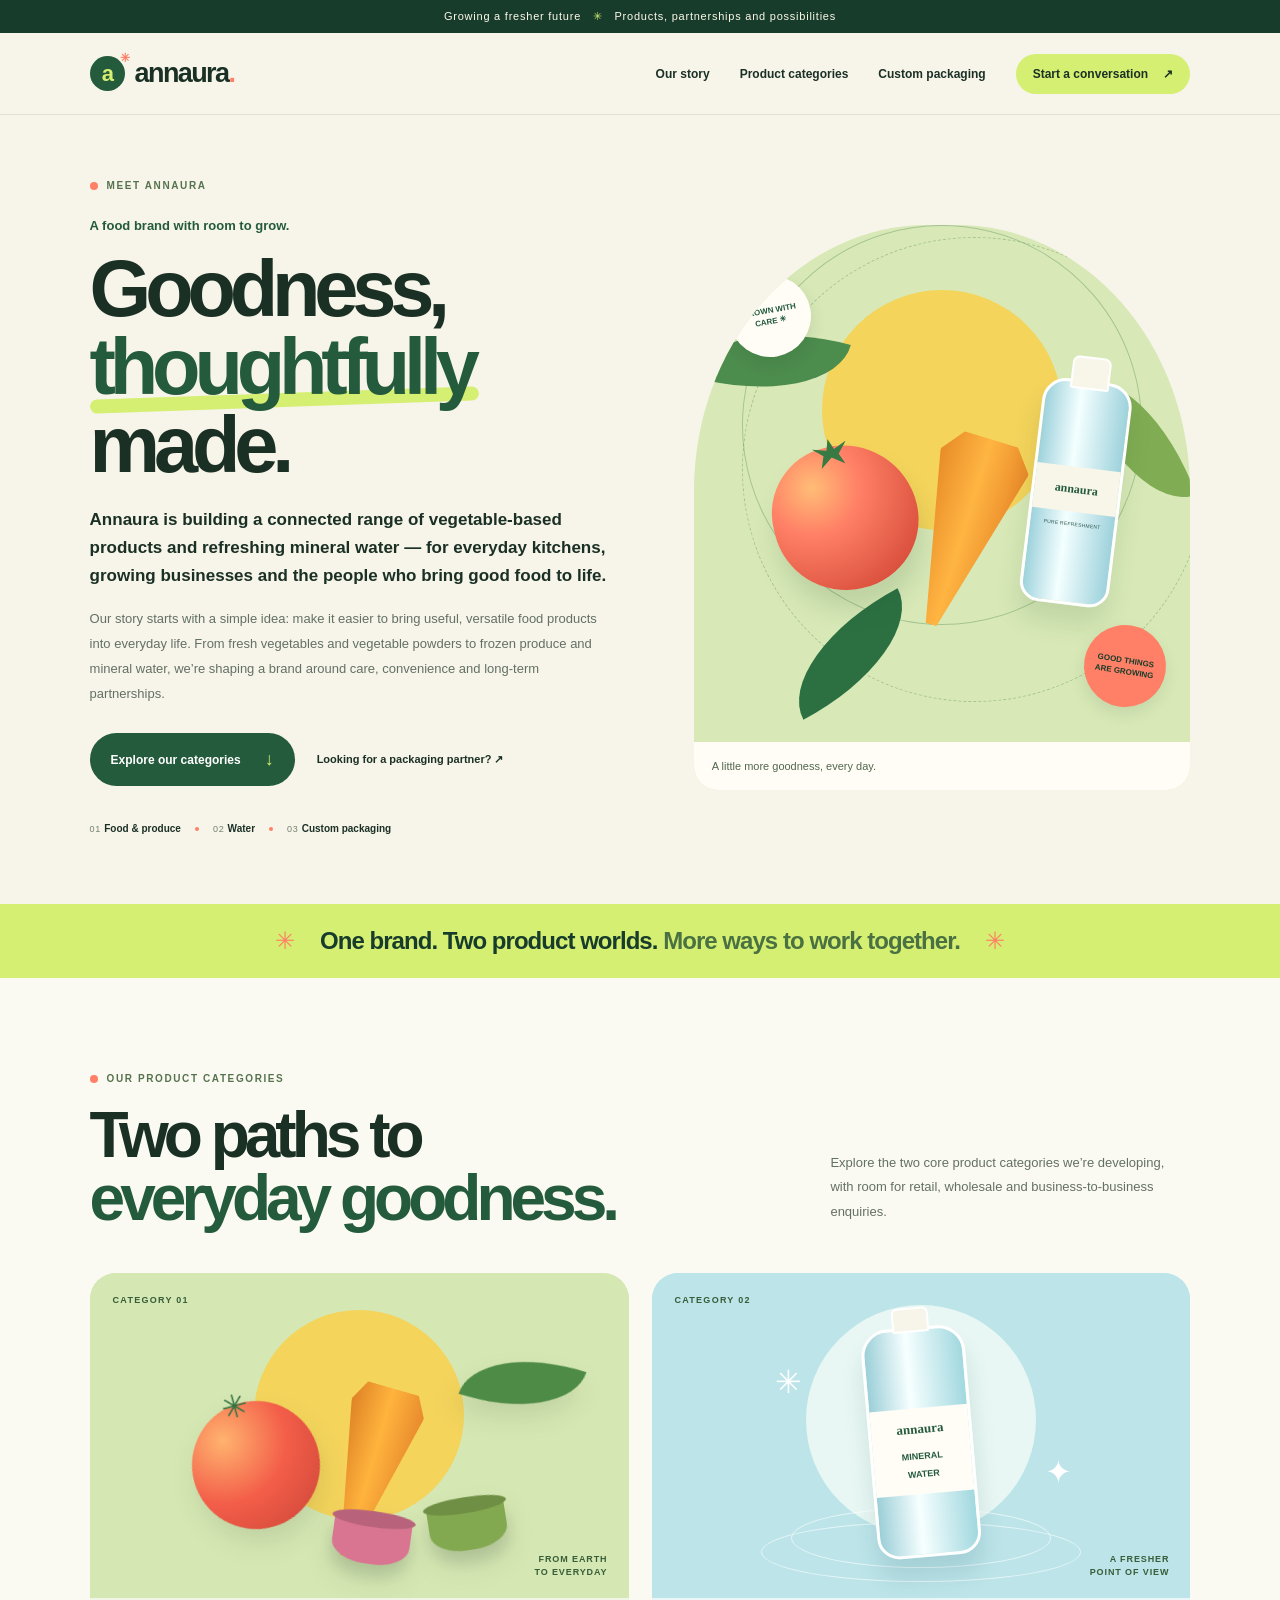
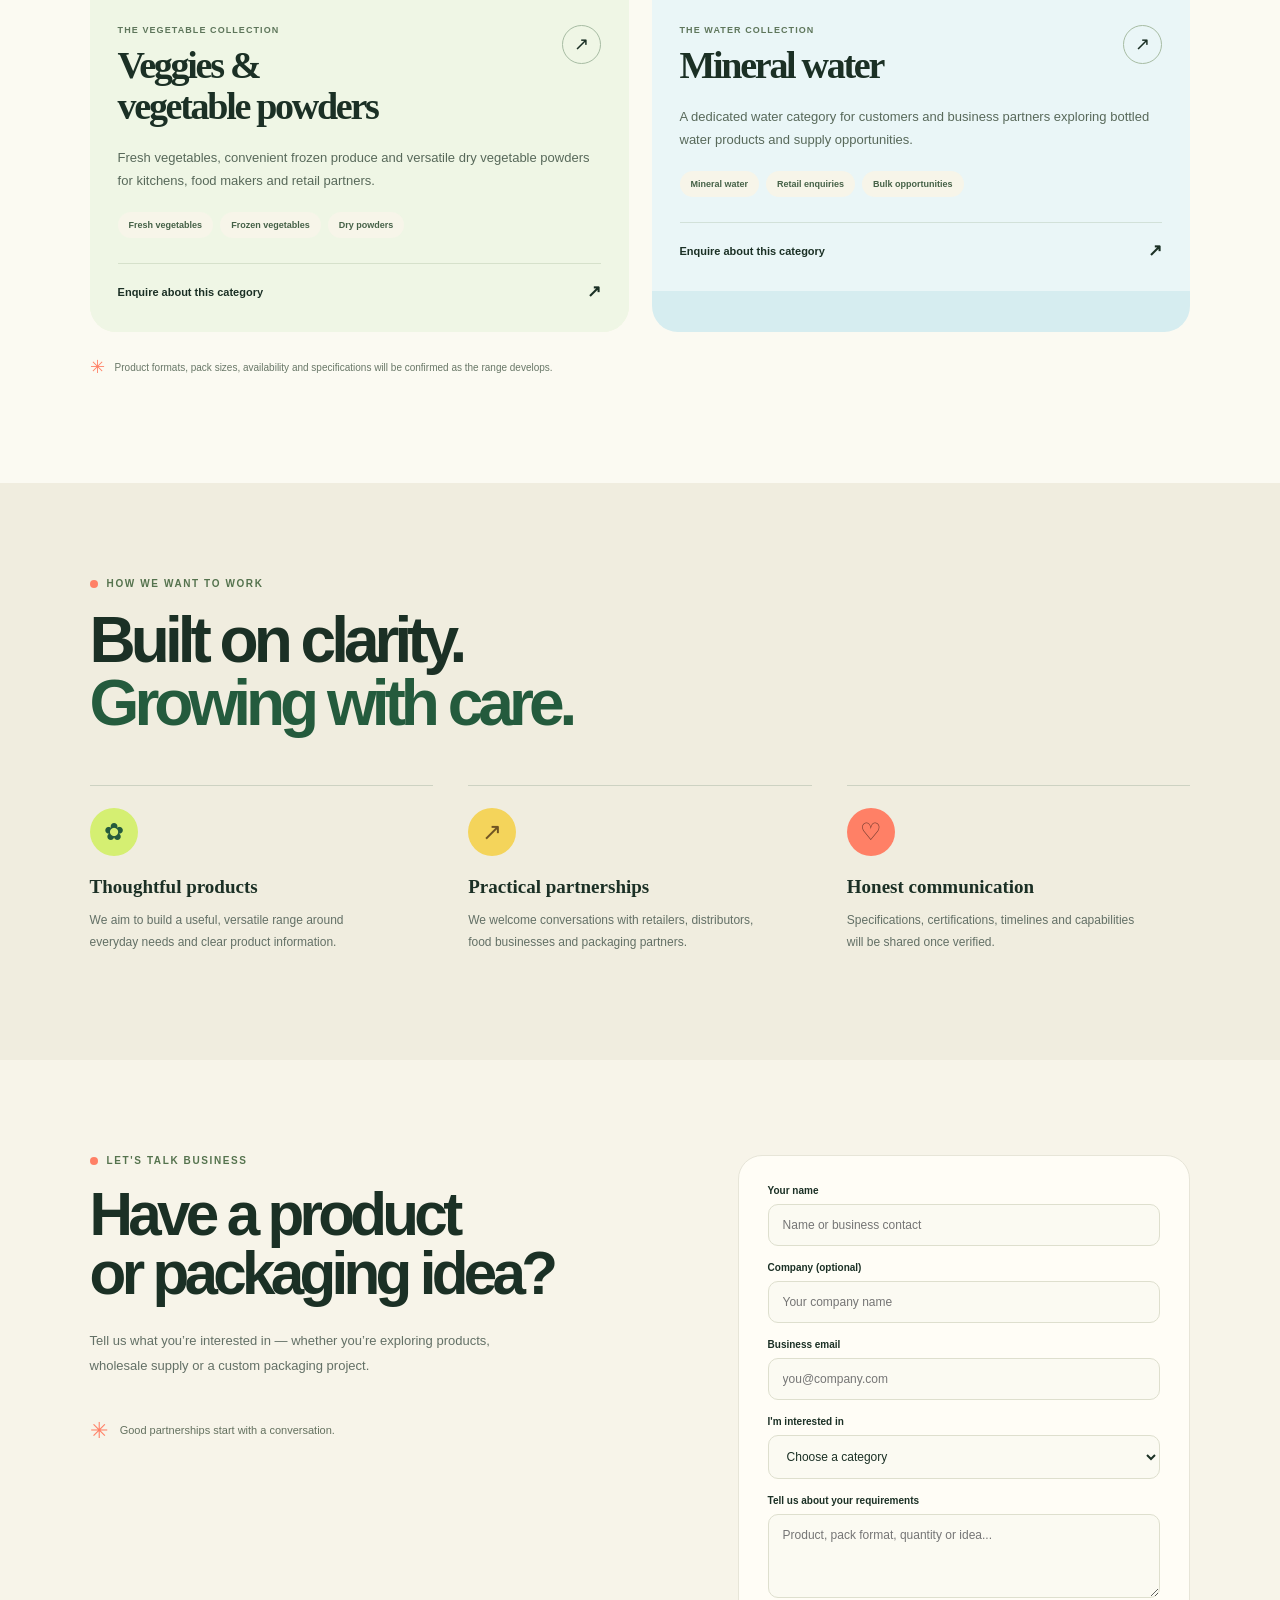
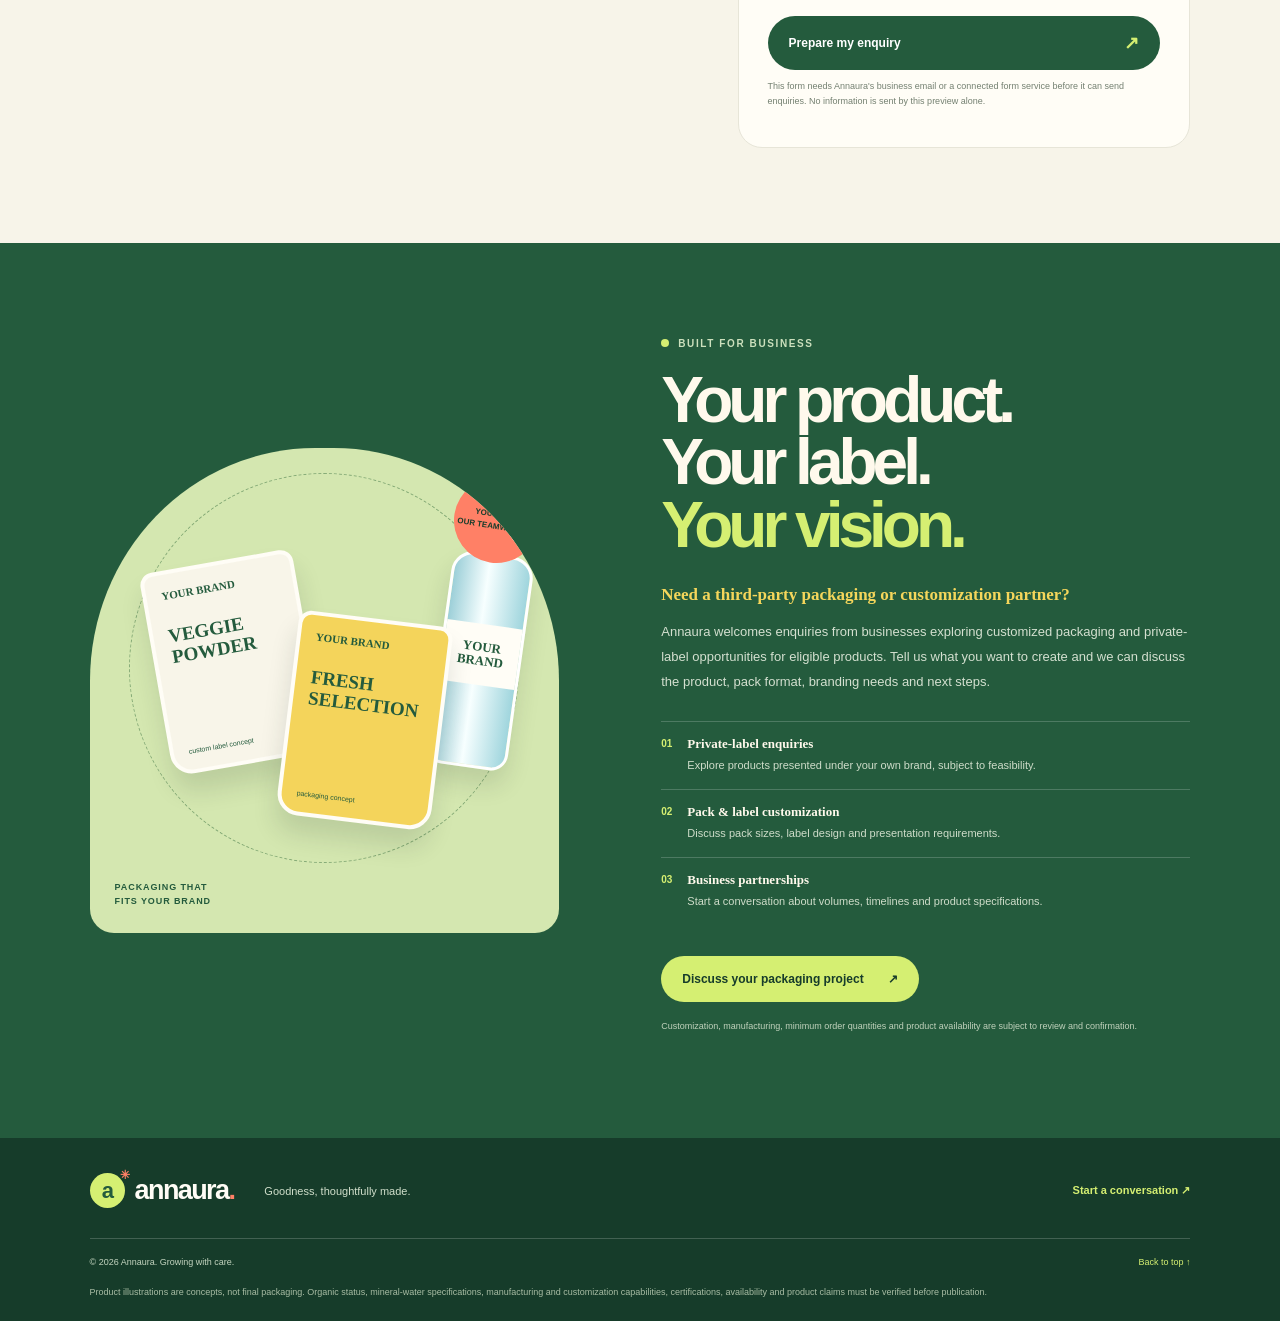
==== commit 6c62d356: "Move third-party customization section to the end" ====
--- a/index.html
+++ b/index.html
@@ -84,29 +84,6 @@
       <p class="category-note"><span>✳</span> Product formats, pack sizes, availability and specifications will be confirmed as the range develops.</p>
     </section>
 
-    <section class="custom section-pad" id="custom-packaging">
-      <div class="custom-visual">
-        <div class="custom-orbit"></div><span class="custom-sticker">YOUR IDEA<br>OUR TEAMWORK ✳</span>
-        <div class="mock-pack pack-one"><span>YOUR BRAND</span><b>VEGGIE<br>POWDER</b><i>custom label concept</i></div>
-        <div class="mock-pack pack-two"><span>YOUR BRAND</span><b>FRESH<br>SELECTION</b><i>packaging concept</i></div>
-        <div class="mock-bottle"><div class="mock-cap"></div><div class="mock-bottle-label"><b>YOUR<br>BRAND</b></div></div>
-        <span class="custom-visual-caption">PACKAGING THAT<br>FITS YOUR BRAND</span>
-      </div>
-      <div class="custom-copy">
-        <div class="eyebrow"><span></span> BUILT FOR BUSINESS</div>
-        <h2>Your product.<br>Your label.<br><em>Your vision.</em></h2>
-        <p class="custom-lead">Need a third-party packaging or customization partner?</p>
-        <p>Annaura welcomes enquiries from businesses exploring customized packaging and private-label opportunities for eligible products. Tell us what you want to create and we can discuss the product, pack format, branding needs and next steps.</p>
-        <div class="custom-services">
-          <div><span>01</span><p><b>Private-label enquiries</b><small>Explore products presented under your own brand, subject to feasibility.</small></p></div>
-          <div><span>02</span><p><b>Pack & label customization</b><small>Discuss pack sizes, label design and presentation requirements.</small></p></div>
-          <div><span>03</span><p><b>Business partnerships</b><small>Start a conversation about volumes, timelines and product specifications.</small></p></div>
-        </div>
-        <a class="button button-light" href="#contact" data-interest="Third-party packaging and customization">Discuss your packaging project <span>↗</span></a>
-        <p class="custom-disclaimer">Customization, manufacturing, minimum order quantities and product availability are subject to review and confirmation.</p>
-      </div>
-    </section>
-
     <section class="promise section-pad">
       <div class="eyebrow"><span></span> HOW WE WANT TO WORK</div>
       <h2>Built on clarity.<br><em>Growing with care.</em></h2>
@@ -132,6 +109,29 @@
     </section>
   </main>
 
+    <section class="custom section-pad" id="custom-packaging">
+      <div class="custom-visual">
+        <div class="custom-orbit"></div><span class="custom-sticker">YOUR IDEA<br>OUR TEAMWORK ✳</span>
+        <div class="mock-pack pack-one"><span>YOUR BRAND</span><b>VEGGIE<br>POWDER</b><i>custom label concept</i></div>
+        <div class="mock-pack pack-two"><span>YOUR BRAND</span><b>FRESH<br>SELECTION</b><i>packaging concept</i></div>
+        <div class="mock-bottle"><div class="mock-cap"></div><div class="mock-bottle-label"><b>YOUR<br>BRAND</b></div></div>
+        <span class="custom-visual-caption">PACKAGING THAT<br>FITS YOUR BRAND</span>
+      </div>
+      <div class="custom-copy">
+        <div class="eyebrow"><span></span> BUILT FOR BUSINESS</div>
+        <h2>Your product.<br>Your label.<br><em>Your vision.</em></h2>
+        <p class="custom-lead">Need a third-party packaging or customization partner?</p>
+        <p>Annaura welcomes enquiries from businesses exploring customized packaging and private-label opportunities for eligible products. Tell us what you want to create and we can discuss the product, pack format, branding needs and next steps.</p>
+        <div class="custom-services">
+          <div><span>01</span><p><b>Private-label enquiries</b><small>Explore products presented under your own brand, subject to feasibility.</small></p></div>
+          <div><span>02</span><p><b>Pack & label customization</b><small>Discuss pack sizes, label design and presentation requirements.</small></p></div>
+          <div><span>03</span><p><b>Business partnerships</b><small>Start a conversation about volumes, timelines and product specifications.</small></p></div>
+        </div>
+        <a class="button button-light" href="#contact" data-interest="Third-party packaging and customization">Discuss your packaging project <span>↗</span></a>
+        <p class="custom-disclaimer">Customization, manufacturing, minimum order quantities and product availability are subject to review and confirmation.</p>
+      </div>
+    </section>
+
   <footer class="footer"><div class="footer-top"><a class="brand brand-light" href="#top"><span class="brand-symbol">a<span>✳</span></span><span>annaura<span class="brand-dot">.</span></span></a><p>Goodness, thoughtfully made.</p><a href="#contact" class="footer-link">Start a conversation ↗</a></div><div class="footer-bottom"><span>© <span id="year"></span> Annaura. Growing with care.</span><a href="#top">Back to top ↑</a></div><p class="disclaimer">Product illustrations are concepts, not final packaging. Organic status, mineral-water specifications, manufacturing and customization capabilities, certifications, availability and product claims must be verified before publication.</p></footer>
   <script src="script.js"></script>
 </body>
--- a/styles.css
+++ b/styles.css
@@ -1,5 +1,12 @@
-:root{--cream:#f7f5e9;--green:#205b3a;--deep:#173c2b;--lime:#d5f06a;--yellow:#f5d65b;--coral:#ff795f;--blue:#b9e5ec;--ink:#1b3025;--muted:#59685d;--white:#fffdf6;--radius:24px}
-*{box-sizing:border-box}html{scroll-behavior:smooth;scroll-padding-top:90px}body{margin:0;background:var(--cream);color:var(--ink);font-family:"DM Sans",sans-serif}a{color:inherit;text-decoration:none}button,input,select,textarea{font:inherit}.announcement{background:var(--green);color:#fff9e9;text-align:center;padding:10px 16px;font-size:12px;letter-spacing:.04em}.announcement span{color:var(--lime)}.announcement b{color:var(--yellow);padding-left:8px}.site-header{height:82px;padding:0 7vw;display:flex;align-items:center;justify-content:space-between;border-bottom:1px solid #dfe1d2;position:sticky;top:0;z-index:10;background:#f7f5e9f2;backdrop-filter:blur(12px)}.brand{display:flex;align-items:center;gap:9px;font:800 27px Manrope,sans-serif;letter-spacing:-1.6px}.brand-dot{color:#ff795f}.brand-mark{width:33px;height:33px;border-radius:50%;background:var(--green);color:var(--lime);display:grid;place-items:center;font-size:21px;position:relative}.brand-mark span{position:absolute;font-size:11px;right:-3px;top:-3px;color:var(--coral)}.nav-links{display:flex;align-items:center;gap:34px;font-size:13px;font-weight:600}.nav-links>a:not(.nav-cta):hover,.text-link:hover{color:#518a40}.nav-cta{background:var(--lime);padding:13px 18px;border-radius:999px}.nav-cta span{padding-left:14px}.menu-toggle{display:none;border:0;background:transparent;font-size:25px}.hero{padding:76px 7vw 24px;display:grid;grid-template-columns:1fr .94fr;gap:4vw;position:relative;max-width:1600px;margin:auto}.hero-copy{padding:30px 0 65px}.eyebrow{font-size:10px;font-weight:700;letter-spacing:.16em;display:flex;align-items:center;gap:9px;color:#52704f}.eyebrow i{width:8px;height:8px;background:var(--coral);border-radius:50%;display:inline-block}.hero h1,.section-heading h2,.story-copy h2,.promise h2,.contact h2{font:800 clamp(48px,6vw,88px)/.99 Manrope,sans-serif;letter-spacing:-.075em;margin:25px 0}.highlight{color:var(--green);position:relative;z-index:1}.highlight:after{content:"";position:absolute;height:17px;background:var(--lime);bottom:3px;left:0;right:-5px;z-index:-1;transform:rotate(-2deg);border-radius:30px}.hero-intro{font-size:16px;line-height:1.8;color:var(--muted);max-width:440px}.hero-actions{display:flex;align-items:center;gap:24px;margin-top:29px}.button{display:inline-flex;align-items:center;justify-content:space-between;gap:26px;border:0;border-radius:999px;padding:16px 21px;font-size:13px;font-weight:700;cursor:pointer;transition:transform .2s,box-shadow .2s}.button:hover{transform:translateY(-3px);box-shadow:0 8px 20px #1b30251a}.button-primary{background:var(--green);color:white}.button-primary span{color:var(--lime);font-size:18px}.button-dark{background:var(--ink);color:white;margin-top:14px}.text-link{font-size:13px;font-weight:700}.hero-note{display:flex;align-items:center;gap:13px;margin-top:46px;color:#647064;font-size:11px;line-height:1.8}.hero-note strong{color:var(--ink);font-weight:600}.note-icon{width:36px;height:36px;border-radius:50%;background:#e7eccf;color:var(--green);display:grid;place-items:center;font-size:20px}.hero-art{height:535px;position:relative;background:#d7ecae;border-radius:48% 48% 25px 25px;overflow:hidden;isolation:isolate}.art-sun{position:absolute;width:240px;height:240px;border-radius:50%;background:var(--yellow);top:52px;left:calc(50% - 120px)}.veggie{position:absolute;filter:drop-shadow(0 18px 15px #23472c20)}.veggie-tomato{width:150px;height:150px;border-radius:47% 53% 49% 51%;background:radial-gradient(circle at 32% 25%,#ffb06e 0,#ff795f 28%,#d94f3c 75%);left:18%;top:210px;transform:rotate(-18deg);z-index:2}.veggie-tomato span{position:absolute;top:-8px;left:58px;width:34px;height:26px;background:#377a43;clip-path:polygon(50% 0,62% 40%,100% 20%,72% 60%,85% 100%,50% 68%,15% 100%,28% 57%,0 25%,40% 40%)}.veggie-orange{width:135px;height:135px;border-radius:50%;background:radial-gradient(circle at 30% 25%,#ffdb8c,#f5a52e 75%);right:16%;top:278px;z-index:3}.veggie-pepper{width:116px;height:150px;background:linear-gradient(100deg,#3c8a4d,#79b65a 45%,#2c6a3b);border-radius:40% 42% 45% 45%;right:25%;top:125px;transform:rotate(23deg);z-index:2}.veggie-pepper i{position:absolute;top:-22px;left:52px;width:14px;height:38px;border-radius:50%;background:#4c6332;transform:rotate(-15deg)}.veggie-cucumber{width:57px;height:180px;background:linear-gradient(90deg,#286442,#6d9d52,#2d633d);border-radius:45px;left:50%;top:260px;transform:rotate(37deg);z-index:4}.veggie-leaf{width:125px;height:62px;background:#4d8e46;border-radius:100% 0 100% 0}.leaf-one{left:8%;top:110px;transform:rotate(12deg)}.leaf-two{right:3%;top:185px;transform:rotate(65deg) scale(.9);background:#8cb94f}.leaf-three{left:37%;top:380px;transform:rotate(-30deg) scale(.75);background:#2e7442}.art-label{position:absolute;z-index:5;font-size:9px;line-height:1.4;font-weight:800;letter-spacing:.12em;color:var(--green)}.label-top{top:40px;left:34px}.label-bottom{right:28px;bottom:82px;text-align:right}.art-spark{position:absolute;color:var(--green);z-index:5}.spark-one{font-size:30px;right:17%;top:90px}.spark-two{font-size:22px;left:13%;bottom:120px;color:#e16a48}.art-caption{position:absolute;bottom:0;left:0;right:0;padding:17px 24px;background:#f7f5e9;color:#51654e;font-size:11px;display:flex;justify-content:space-between}.art-caption span{color:var(--coral);font-size:17px}.hero-bottom{grid-column:1/-1;display:flex;align-items:center;gap:15px;color:#73806f;font-size:9px;letter-spacing:.15em;margin-top:8px}.hero-bottom-line{height:1px;background:#d6dacb;flex:1}.ticker{overflow:hidden;background:var(--lime);padding:17px 0;white-space:nowrap;color:var(--green);font:800 17px Manrope,sans-serif;letter-spacing:.06em}.ticker div{text-align:center}.ticker span{color:var(--coral);padding:0 20px}.section-pad{padding:100px 7vw}.section-heading{display:flex;justify-content:space-between;align-items:end;gap:40px;margin-bottom:42px}.section-heading h2,.story-copy h2,.promise h2,.contact h2{font-size:clamp(42px,5vw,66px);margin:20px 0 0}.section-heading h2 em,.story-copy h2 em,.promise h2 em,.contact h2 em{font-style:normal;color:var(--green)}.section-heading>p{max-width:330px;color:var(--muted);line-height:1.8;font-size:14px;margin-bottom:5px}.product-grid{display:grid;grid-template-columns:repeat(4,1fr);gap:16px}.product-card{border-radius:var(--radius);overflow:hidden;position:relative;min-width:0}.card-green{background:#d9e8bd}.card-yellow{background:#f5e8a8}.card-coral{background:#ffd1c2}.card-blue{background:#c7e8e9}.product-number{padding:21px 20px 0;font-size:8px;letter-spacing:.12em;font-weight:700;color:#4b604d}.product-visual{height:230px;position:relative;overflow:hidden}.produce{position:absolute;display:grid;place-items:center;filter:drop-shadow(0 13px 10px #263c291c)}.tomato{font-size:115px;color:#ef6e4e;left:17%;top:30px;text-shadow:7px 8px 0 #d7543d}.carrot{font-size:135px;color:#f4a335;left:44%;top:48px;transform:rotate(20deg)}.leaf{font-size:105px;color:#41814a;left:47%;top:10px;transform:rotate(-20deg)}.pepper{font-size:95px;color:#e94f43;right:5%;top:85px}.visual-sticker{position:absolute;right:13px;bottom:18px;width:65px;height:65px;border-radius:50%;background:var(--lime);display:grid;place-items:center;text-align:center;font-size:8px;font-weight:800;line-height:1.4;transform:rotate(10deg);color:var(--green)}.powder-bowl{position:absolute;width:86px;height:54px;border-radius:0 0 50% 50%;bottom:57px;box-shadow:inset 0 -8px 0 #0000000c,0 13px 12px #513e1b1a}.powder-bowl:before{content:"";position:absolute;left:-4px;right:-4px;top:-9px;height:20px;border-radius:50%;background:inherit;filter:brightness(.86)}.bowl-pink{background:#df7392;left:13%;transform:rotate(-9deg)}.bowl-green{background:#7ea64d;left:37%;bottom:90px;transform:rotate(7deg);z-index:2}.bowl-orange{background:#f5a63b;left:58%;transform:rotate(-4deg)}.frozen-pack{position:absolute;width:125px;height:158px;background:#f8f7e9;border:3px solid white;border-radius:14px 14px 20px 20px;left:25%;top:26px;transform:rotate(-7deg);box-shadow:0 12px 20px #8d3b291a;padding:12px;color:var(--green)}.frozen-pack>span{font:800 13px Manrope}.frozen-pack strong{display:block;font-size:13px;line-height:1.2;margin-top:14px}.pack-veg{font-size:28px;line-height:.8;color:#5b9d4c;margin-top:10px;letter-spacing:3px}.ice-star{position:absolute;left:65%;top:35px;font-size:30px;color:#fff}.water-bottle{position:absolute;width:95px;height:165px;left:32%;top:24px;background:linear-gradient(90deg,#9bcdd7,#efffff 40%,#a7d9df);border:2px solid #fff;border-radius:22px 22px 18px 18px;box-shadow:0 12px 20px #3c7d8b26;transform:rotate(5deg)}.bottle-cap{position:absolute;left:30px;top:-17px;width:31px;height:21px;background:#f7f5e9;border-radius:5px 5px 2px 2px;border:2px solid #fff}.bottle-label{position:absolute;left:0;right:0;top:58px;background:#f8f5e9;padding:12px 3px;text-align:center;color:var(--green)}.bottle-label span{font:800 11px Manrope}.bottle-label strong{display:block;font-size:9px;margin-top:7px;line-height:1.1}.water-drop{position:absolute;left:68%;top:45px;font-size:27px;color:#fff}.product-info{background:#ffffff78;padding:19px 18px 23px;display:flex;align-items:start;justify-content:space-between;gap:10px;min-height:126px}.product-info h3{font:800 17px Manrope;margin:0 0 8px;letter-spacing:-.04em}.product-info p{font-size:11px;line-height:1.6;color:#536456;margin:0}.product-info>a{flex:0 0 30px;width:30px;height:30px;border:1px solid #aebca9;border-radius:50%;display:grid;place-items:center;font-size:15px}.availability-note{display:flex;align-items:center;gap:10px;color:#61715e;font-size:11px;margin:23px 0 0}.availability-note span{color:var(--coral);font-size:18px}.story{background:#f0eddf;display:grid;grid-template-columns:1fr 1fr;gap:10vw;align-items:center}.story-art{height:440px;background:#c4e0a0;border-radius:46% 46% 24px 24px;position:relative;overflow:hidden}.story-circle{position:absolute;border-radius:50%}.circle-large{width:300px;height:300px;background:#f6d85d;top:50px;left:calc(50% - 150px)}.circle-small{width:180px;height:180px;background:#ff8868;top:170px;left:calc(50% - 90px);border:15px solid #c4e0a0}.story-leaf{position:absolute;color:#2b713f;font-size:180px;line-height:1}.leaf-a{top:25px;left:10px;transform:rotate(-35deg)}.leaf-b{bottom:-5px;right:-10px;transform:rotate(140deg);color:#60994a}.story-sticker{position:absolute;right:20px;top:38px;width:93px;height:93px;border-radius:50%;background:var(--cream);display:grid;place-content:center;text-align:center;font-size:9px;line-height:1.4;font-weight:800;transform:rotate(10deg);color:var(--green)}.story-sticker span{color:var(--coral);font-size:20px}.story-quote{position:absolute;bottom:42px;left:30px;font:800 25px/1.1 Manrope;letter-spacing:-.06em;color:var(--green)}.story-copy p{font-size:14px;line-height:1.9;color:var(--muted);max-width:470px}.promise{background:var(--green);color:#fff9eb}.promise .eyebrow{color:#c9dfb7}.promise .eyebrow i{background:var(--lime)}.promise h2 em{color:var(--lime)}.promise-grid{display:grid;grid-template-columns:repeat(3,1fr);gap:40px;margin-top:55px}.promise-grid article{border-top:1px solid #ffffff40;padding-top:23px}.promise-icon{width:48px;height:48px;border-radius:50%;display:grid;place-items:center;font-size:25px;margin-bottom:23px}.icon-leaf{background:#d5f06a;color:var(--green)}.icon-sun{background:#f5d65b;color:#705522}.icon-heart{background:#ff9d80;color:#7a382c}.promise-grid h3{font:700 20px Manrope;margin:0 0 12px}.promise-grid p{color:#d4e0d0;font-size:13px;line-height:1.8;max-width:300px}.promise-footnote{font-size:10px;color:#c6d5c1;margin-top:36px}.contact{display:grid;grid-template-columns:1fr .85fr;gap:9vw;align-items:start}.contact-copy>p{max-width:400px;color:var(--muted);line-height:1.8;font-size:14px;margin-top:25px}.contact-aside{margin-top:45px;font-size:12px;color:#64715f}.contact-aside span{color:var(--coral);font-size:22px;vertical-align:middle;margin-right:9px}.contact-form{background:#fffdf5;border:1px solid #e7e5d8;border-radius:24px;padding:30px;display:flex;flex-direction:column}.contact-form label{font-size:11px;font-weight:700;margin:0 0 8px}.contact-form input,.contact-form select,.contact-form textarea{border:1px solid #dedfce;background:#fbfaf2;border-radius:10px;padding:13px 14px;font-size:12px;margin-bottom:18px;color:var(--ink);outline:none;width:100%}.contact-form input:focus,.contact-form select:focus,.contact-form textarea:focus{border-color:var(--green);box-shadow:0 0 0 3px #205b3a16}.contact-form textarea{resize:vertical}.submit-button{width:100%;margin-top:2px}.form-note,.form-status{font-size:10px;line-height:1.6;color:#748071}.form-note{margin-bottom:0}.form-status{margin:8px 0 0}.footer{background:#163c2a;color:#f7f5e9;padding:38px 7vw 20px}.footer-top{display:flex;align-items:center;gap:30px;padding-bottom:35px;border-bottom:1px solid #ffffff30}.brand-light{color:#fffdf6}.brand-light .brand-mark{background:var(--lime);color:var(--green)}.footer-top p{font-size:12px;color:#d1dfcb;flex:1}.footer-link{font-size:12px;font-weight:700;color:var(--lime)}.footer-bottom{display:flex;justify-content:space-between;gap:20px;padding:19px 0;font-size:10px;color:#c4d5c0}.footer-bottom a{color:var(--lime)}.disclaimer{font-size:9px;line-height:1.6;color:#a8bca4;max-width:900px;margin:0}
-@media(max-width:1050px){.product-grid{grid-template-columns:repeat(2,1fr)}.hero{gap:4vw}.hero-art{height:480px}.section-pad{padding:80px 6vw}.site-header{padding:0 6vw}.hero{padding-left:6vw;padding-right:6vw}.story{gap:6vw}.product-visual{height:250px}}
-@media(max-width:700px){.announcement{font-size:10px}.site-header{height:70px;padding:0 5vw}.brand{font-size:24px}.menu-toggle{display:block}.nav-links{display:none;position:absolute;top:69px;left:0;right:0;background:var(--cream);padding:20px 5vw 25px;flex-direction:column;align-items:stretch;gap:18px;border-bottom:1px solid #dfe1d2}.nav-links.open{display:flex}.nav-cta{display:flex;justify-content:space-between}.hero{grid-template-columns:1fr;padding:42px 5vw 25px;gap:25px}.hero-copy{padding:10px 0 0}.hero h1{font-size:clamp(54px,14vw,76px);margin:20px 0}.hero-intro{font-size:14px}.hero-note{margin-top:30px}.hero-art{height:400px;margin:0 2vw}.art-sun{width:190px;height:190px;left:calc(50% - 95px);top:40px}.veggie-tomato{width:115px;height:115px;top:175px}.veggie-orange{width:105px;height:105px;top:230px}.veggie-pepper{width:90px;height:125px;top:115px}.veggie-cucumber{height:140px;top:230px}.veggie-leaf{width:90px;height:48px}.hero-bottom{margin-top:0;font-size:7px;gap:8px}.ticker{font-size:14px}.section-pad{padding:66px 5vw}.section-heading{display:block;margin-bottom:30px}.section-heading h2,.story-copy h2,.promise h2,.contact h2{font-size:48px}.section-heading>p{font-size:13px;margin-top:22px}.product-grid{grid-template-columns:1fr;gap:15px}.product-visual{height:260px}.product-info{min-height:100px}.product-info h3{font-size:19px}.product-info p{font-size:12px}.story{grid-template-columns:1fr;gap:40px}.story-art{height:360px;margin:0 3vw}.circle-large{width:250px;height:250px;left:calc(50% - 125px);top:40px}.circle-small{width:150px;height:150px;left:calc(50% - 75px);top:145px;border-width:12px}.story-quote{font-size:22px}.promise-grid{grid-template-columns:1fr;gap:28px;margin-top:38px}.promise-grid article{padding-top:20px}.promise-icon{margin-bottom:15px}.promise-grid h3{font-size:18px}.contact{grid-template-columns:1fr;gap:35px}.contact-aside{margin-top:25px}.contact-form{padding:22px}.footer{padding:30px 5vw 18px}.footer-top{gap:14px;flex-wrap:wrap}.footer-top p{order:3;flex-basis:100%;margin:0}.footer-bottom{flex-wrap:wrap;line-height:1.6}.footer-bottom span:nth-child(2){display:none}}
+:root{--cream:#f7f4e9;--paper:#fffdf6;--green:#245b3d;--deep:#173c2b;--lime:#d5ef72;--yellow:#f4d45b;--coral:#ff8066;--blue:#c2e9ed;--ink:#1b3025;--muted:#637066;--line:#dfe2d3;--radius:26px}
+*{box-sizing:border-box}html{scroll-behavior:smooth;scroll-padding-top:100px}body{margin:0;background:var(--cream);color:var(--ink);font-family:"DM Sans",sans-serif}a{color:inherit;text-decoration:none}button,input,select,textarea{font:inherit}.announcement{padding:10px 16px;text-align:center;background:var(--deep);color:#fff9e9;font-size:11px;letter-spacing:.07em}.announcement span{color:var(--lime);padding:0 8px}.site-header{height:82px;padding:0 7vw;display:flex;align-items:center;justify-content:space-between;border-bottom:1px solid var(--line);position:sticky;top:0;z-index:20;background:#f7f4e9f2;backdrop-filter:blur(12px)}.brand{display:flex;align-items:center;gap:10px;font:800 27px Manrope,sans-serif;letter-spacing:-1.6px}.brand-dot{color:var(--coral)}.brand-symbol{width:35px;height:35px;border-radius:50%;background:var(--green);color:var(--lime);display:grid;place-items:center;font-size:22px;position:relative}.brand-symbol span{position:absolute;right:-4px;top:-5px;font-size:12px;color:var(--coral)}.nav-links{display:flex;align-items:center;gap:30px;font-size:12px;font-weight:700}.nav-links>a:not(.nav-cta):hover{color:#598347}.nav-cta{background:var(--lime);padding:13px 17px;border-radius:999px}.nav-cta span{padding-left:12px}.menu-toggle{display:none;border:0;background:transparent;font-size:25px}
+.section-pad{padding:95px 7vw}.intro{display:grid;grid-template-columns:1.03fr .97fr;gap:6vw;align-items:center;min-height:calc(100vh - 120px);padding-top:65px;padding-bottom:70px;max-width:1600px;margin:auto}.eyebrow{font-size:10px;font-weight:800;letter-spacing:.16em;display:flex;align-items:center;gap:9px;color:#55734e}.eyebrow>span{width:8px;height:8px;background:var(--coral);border-radius:50%;display:inline-block}.intro-kicker{font-size:13px;font-weight:700;color:var(--green);margin:27px 0 0}.intro h1,.section-head h2,.custom-copy h2,.promise h2,.contact h2{font:800 clamp(52px,6.2vw,88px)/.98 Manrope,sans-serif;letter-spacing:-.078em;margin:17px 0 23px}.intro h1 em,.section-head h2 em,.custom-copy h2 em,.promise h2 em{font-style:normal;color:var(--green)}.intro h1 em{position:relative;z-index:1}.intro h1 em:after{content:"";position:absolute;z-index:-1;left:0;right:-5px;bottom:4px;height:14px;border-radius:30px;background:var(--lime);transform:rotate(-2deg)}.intro-text{font:600 17px/1.65 Manrope,sans-serif;max-width:570px}.intro-story{font-size:13px;line-height:1.9;color:var(--muted);max-width:550px}.intro-actions{display:flex;align-items:center;gap:22px;flex-wrap:wrap;margin-top:27px}.button{display:inline-flex;align-items:center;justify-content:space-between;gap:24px;border:0;border-radius:999px;padding:16px 21px;font-size:12px;font-weight:800;cursor:pointer;transition:transform .2s,box-shadow .2s}.button:hover{transform:translateY(-3px);box-shadow:0 8px 20px #1b30251a}.button-primary{background:var(--green);color:white}.button-primary span{color:var(--lime);font-size:18px}.button-light{background:var(--lime);color:var(--deep);margin-top:12px}.text-link{font-size:11px;font-weight:800}.intro-values{display:flex;align-items:center;gap:14px;flex-wrap:wrap;margin-top:37px;color:#73806f;font-size:9px;letter-spacing:.08em}.intro-values b{color:var(--ink);font-size:10px;letter-spacing:0}.intro-values i{width:4px;height:4px;border-radius:50%;background:var(--coral)}
+.intro-art{height:565px;position:relative;background:#d8e9b7;border-radius:47% 47% 24px 24px;overflow:hidden;isolation:isolate}.art-sun{position:absolute;width:240px;height:240px;left:calc(50% - 120px);top:65px;border-radius:50%;background:var(--yellow)}.art-orbit{position:absolute;border:1px solid #4d824e5c;border-radius:50%;width:400px;height:400px;left:calc(50% - 200px);top:0;transform:rotate(28deg)}.orbit-two{width:465px;height:465px;top:12px;transform:rotate(-30deg);border-style:dashed}.art-leaf{position:absolute;background:#4c8c4d;width:145px;height:72px;border-radius:100% 0 100% 0}.leaf-a{left:1%;top:100px;transform:rotate(15deg)}.leaf-b{right:-4%;top:178px;transform:rotate(70deg);background:#80ad53}.leaf-c{left:17%;bottom:100px;transform:rotate(-28deg);background:#2c7042}.art-tomato{position:absolute;left:16%;top:220px;width:145px;height:145px;border-radius:47% 53% 49% 51%;background:radial-gradient(circle at 32% 25%,#ffbd77,#ff8066 32%,#d94f3c 82%);box-shadow:0 20px 24px #214b2b25;transform:rotate(-13deg);z-index:2}.art-tomato span{position:absolute;top:-8px;left:55px;width:35px;height:28px;background:#377a43;clip-path:polygon(50% 0,62% 40%,100% 20%,72% 60%,85% 100%,50% 68%,15% 100%,28% 57%,0 25%,40% 40%)}.art-carrot{position:absolute;z-index:3;left:45%;top:210px;width:92px;height:195px;background:linear-gradient(90deg,#e88c28,#ffb542 50%,#e98929);clip-path:polygon(20% 0,80% 0,100% 12%,52% 100%,40% 100%,0 12%);transform:rotate(17deg);filter:drop-shadow(0 14px 10px #24462b20)}.art-bottle{position:absolute;z-index:4;right:14%;top:155px;width:90px;height:225px;border:3px solid #fff;background:linear-gradient(90deg,#9ed2dc,#f4ffff 42%,#9ed2dc);border-radius:24px 24px 20px 20px;box-shadow:0 18px 25px #214b2b20;transform:rotate(7deg);display:flex;align-items:center;justify-content:center;flex-direction:column;gap:9px}.art-bottle:before{content:"";position:absolute;top:-27px;width:35px;height:29px;border-radius:7px 7px 2px 2px;background:#f8f5e9;border:2px solid #fff}.art-bottle b{background:#f8f5e9;color:var(--green);width:100%;padding:15px 2px;text-align:center;font:800 12px Manrope}.art-bottle small{font-size:5px;letter-spacing:.05em;color:#315b55}.art-sticker{position:absolute;z-index:5;border-radius:50%;width:82px;height:82px;background:var(--paper);display:grid;place-content:center;text-align:center;font-size:8px;font-weight:800;line-height:1.4;color:var(--green);box-shadow:0 7px 15px #1b30251a}.sticker-one{left:7%;top:50px;transform:rotate(-10deg)}.sticker-two{right:5%;bottom:83px;background:var(--coral);color:var(--deep);transform:rotate(9deg)}.art-bottom-note{position:absolute;bottom:0;left:0;right:0;padding:18px;background:var(--paper);font-size:11px;color:#52674e}
+.brand-note{background:var(--lime);color:var(--deep);padding:23px 7vw}.brand-note-inner{display:flex;justify-content:center;align-items:center;gap:25px}.brand-note p{font:800 clamp(15px,2.2vw,24px) Manrope,sans-serif;letter-spacing:-.04em;text-align:center;margin:0}.brand-note em{font-style:normal;color:#4a7141}.note-star{color:var(--coral);font-size:24px}
+.categories{background:#fbfaf2}.section-head{display:flex;align-items:end;justify-content:space-between;gap:40px;margin-bottom:43px}.section-head h2,.custom-copy h2,.promise h2,.contact h2{font-size:clamp(43px,5vw,68px);margin:20px 0 0}.section-head>p{max-width:360px;font-size:13px;line-height:1.9;color:var(--muted);margin-bottom:5px}.category-grid{display:grid;grid-template-columns:1fr 1fr;gap:23px}.category-card{border-radius:var(--radius);overflow:hidden;background:#e0edcb;min-width:0}.water-card{background:#d6edf0}.category-visual{height:325px;position:relative;overflow:hidden}.produce-visual{background:#d5e7b2}.water-visual{background:#bce4e9}.visual-tag{position:absolute;z-index:5;left:23px;top:22px;font-size:9px;font-weight:800;letter-spacing:.14em;color:#385d3a}.visual-sun{position:absolute;left:calc(50% - 105px);top:37px;width:210px;height:210px;border-radius:50%;background:#f4d45b}.veg{position:absolute;filter:drop-shadow(0 14px 12px #1b30251c)}.veg-tomato{width:128px;height:128px;border-radius:50%;background:radial-gradient(circle at 30% 25%,#ffb36f,#f35e49 48%,#cb4436);left:19%;top:128px;transform:rotate(-15deg)}.veg-tomato:after{content:"✳";position:absolute;color:#357442;left:45px;top:-17px;font-size:32px}.veg-carrot{left:45%;top:112px;width:75px;height:175px;background:linear-gradient(90deg,#df8326,#ffb43d,#e88a2d);clip-path:polygon(15% 0,85% 0,100% 12%,54% 100%,43% 100%,0 12%);transform:rotate(16deg)}.veg-leaf{right:9%;top:80px;width:115px;height:60px;border-radius:100% 0 100% 0;background:#4e8b47;transform:rotate(18deg)}.veg-powder{width:78px;height:45px;border-radius:0 0 45% 45%;bottom:34px;box-shadow:0 12px 13px #1b30251a}.veg-powder:before{content:"";position:absolute;top:-8px;left:-3px;right:-3px;height:16px;border-radius:50%;background:inherit;filter:brightness(.85)}.powder-pink{left:45%;background:#d97591;transform:rotate(8deg)}.powder-green{left:63%;bottom:48px;background:#83a950;transform:rotate(-9deg)}.visual-caption{position:absolute;right:21px;bottom:18px;z-index:5;text-align:right;font-size:9px;font-weight:800;letter-spacing:.1em;line-height:1.5;color:#385d3a}.water-halo{position:absolute;left:calc(50% - 115px);top:32px;width:230px;height:230px;border-radius:50%;background:#e8f7f3}.water-bottle{position:absolute;z-index:3;left:calc(50% - 52px);top:54px;width:104px;height:230px;border:3px solid #fff;border-radius:27px 27px 22px 22px;background:linear-gradient(90deg,#9ccfd8,#f7ffff 43%,#a1d8df);box-shadow:0 20px 22px #255e6825;transform:rotate(-5deg)}.water-cap{position:absolute;top:-23px;left:30px;width:37px;height:25px;border-radius:6px 6px 2px 2px;background:#f7f4e9;border:2px solid #fff}.water-label{position:absolute;left:0;right:0;top:78px;background:#fffdf6;text-align:center;padding:13px 0;color:var(--green)}.water-label strong{font:800 13px Manrope;display:block;margin-bottom:8px}.water-label span{font-size:9px;font-weight:800;line-height:1.2}.water-spark{position:absolute;color:#fff;font-size:32px}.spark-a{left:23%;top:90px}.spark-b{right:22%;top:180px}.water-ripple{position:absolute;border:1px solid #fff9;border-radius:50%;width:260px;height:60px;left:calc(50% - 130px);bottom:30px}.ripple-b{width:320px;left:calc(50% - 160px);bottom:16px}.category-body{padding:27px 28px 30px;background:#ffffff80}.category-title{display:flex;justify-content:space-between;gap:15px;align-items:start}.category-label{font-size:9px;font-weight:800;letter-spacing:.12em;color:#5e765b;margin:0 0 10px}.category-title h3{font:800 clamp(26px,3vw,38px)/1.08 Manrope;letter-spacing:-.06em;margin:0}.category-arrow{width:39px;height:39px;flex:0 0 39px;border:1px solid #a7bca3;border-radius:50%;display:grid;place-items:center;font-size:18px}.category-body>p{font-size:13px;line-height:1.8;color:#58695a;max-width:540px;margin:19px 0}.product-pills{display:flex;gap:7px;flex-wrap:wrap;margin:20px 0 25px}.product-pills span{font-size:9px;font-weight:700;padding:8px 11px;border-radius:999px;background:#f7f5e9;color:#456147}.category-link{display:flex;justify-content:space-between;align-items:center;border-top:1px solid #819d773b;padding-top:17px;font-size:11px;font-weight:800}.category-link span{font-size:17px}.category-note{display:flex;gap:10px;align-items:center;color:#687767;font-size:10px;margin-top:24px}.category-note span{font-size:18px;color:var(--coral)}
+.custom{background:var(--green);color:#fff9ec;display:grid;grid-template-columns:.94fr 1.06fr;gap:8vw;align-items:center}.custom .eyebrow{color:#cce0bd}.custom .eyebrow>span{background:var(--lime)}.custom-copy h2 em{color:var(--lime)}.custom-lead{font:700 17px/1.5 Manrope;color:#f5d65b;margin:25px 0 8px}.custom-copy>p:not(.custom-lead):not(.custom-disclaimer){font-size:13px;line-height:1.9;color:#d4e0d0}.custom-visual{height:485px;position:relative;overflow:hidden;background:#d4e7b0;border-radius:48% 48% 24px 24px}.custom-orbit{position:absolute;width:390px;height:390px;border:1px dashed #42774688;border-radius:50%;left:calc(50% - 195px);top:25px}.custom-sticker{position:absolute;z-index:5;right:20px;top:30px;width:85px;height:85px;border-radius:50%;display:grid;place-content:center;text-align:center;background:var(--coral);color:var(--deep);font-size:8px;line-height:1.4;font-weight:800;transform:rotate(9deg)}.mock-pack{position:absolute;z-index:2;width:155px;height:205px;border:4px solid #fffdf6;border-radius:13px 13px 22px 22px;background:#f8f5e9;color:var(--green);padding:15px;box-shadow:0 18px 24px #1b302522;display:flex;flex-direction:column}.mock-pack span{font:800 11px Manrope}.mock-pack b{font:800 19px/1.1 Manrope;margin-top:25px}.mock-pack i{font-size:7px;font-style:normal;margin-top:auto}.pack-one{left:14%;top:112px;transform:rotate(-10deg)}.pack-two{left:42%;top:170px;transform:rotate(7deg);background:#f4d45b}.mock-bottle{position:absolute;right:8%;top:105px;width:82px;height:215px;border-radius:22px 22px 17px 17px;background:linear-gradient(90deg,#9ccfd8,#f7ffff 45%,#9fd5dd);border:3px solid #fff;transform:rotate(8deg);box-shadow:0 15px 25px #1b302522}.mock-cap{position:absolute;top:-23px;left:23px;width:32px;height:25px;background:#f8f5e9;border:2px solid #fff;border-radius:6px 6px 2px 2px}.mock-bottle-label{position:absolute;top:68px;left:0;right:0;padding:16px 0;background:#fffdf6;text-align:center;color:var(--green);font:800 13px/1.1 Manrope}.custom-visual-caption{position:absolute;bottom:25px;left:25px;color:var(--green);font-size:9px;line-height:1.5;font-weight:800;letter-spacing:.1em}.custom-services{margin:27px 0 20px}.custom-services>div{display:flex;gap:15px;padding:14px 0;border-top:1px solid #ffffff30}.custom-services>div>span{color:var(--lime);font-size:10px;font-weight:800;padding-top:2px}.custom-services p{margin:0;display:flex;flex-direction:column;gap:5px}.custom-services b{font:700 13px Manrope}.custom-services small{font-size:11px;line-height:1.6;color:#cfddca}.custom-disclaimer{font-size:9px;line-height:1.7;color:#c1d2bc;margin-top:17px}
+.promise{background:#f0eddf}.promise h2 em{color:var(--green)}.promise-grid{display:grid;grid-template-columns:repeat(3,1fr);gap:35px;margin-top:50px}.promise-grid article{border-top:1px solid #cdd2c2;padding-top:22px}.promise-icon{width:48px;height:48px;border-radius:50%;display:grid;place-items:center;font-size:24px;margin-bottom:20px}.icon-green{background:var(--lime);color:var(--green)}.icon-yellow{background:var(--yellow);color:#705522}.icon-coral{background:var(--coral);color:#71392e}.promise-grid h3{font:700 19px Manrope;margin:0 0 10px}.promise-grid p{font-size:12px;line-height:1.8;color:var(--muted);max-width:300px}
+.contact{display:grid;grid-template-columns:1fr .85fr;gap:9vw;align-items:start}.contact h2{font-size:clamp(42px,4.7vw,64px)}.contact-copy>p{max-width:410px;color:var(--muted);line-height:1.9;font-size:13px;margin-top:25px}.contact-aside{margin-top:40px;font-size:11px;color:#64715f}.contact-aside span{color:var(--coral);font-size:22px;vertical-align:middle;margin-right:9px}.contact-form{background:var(--paper);border:1px solid #e7e5d8;border-radius:24px;padding:29px;display:flex;flex-direction:column}.contact-form label{font-size:10px;font-weight:800;margin:0 0 8px}.contact-form input,.contact-form select,.contact-form textarea{border:1px solid #dedfce;background:#fbfaf2;border-radius:10px;padding:13px 14px;font-size:12px;margin-bottom:16px;color:var(--ink);outline:none;width:100%}.contact-form input:focus,.contact-form select:focus,.contact-form textarea:focus{border-color:var(--green);box-shadow:0 0 0 3px #205b3a16}.contact-form textarea{resize:vertical}.submit-button{width:100%;margin-top:2px}.form-note,.form-status{font-size:9px;line-height:1.7;color:#748071}.form-note{margin-bottom:0}.form-status{margin:8px 0 0}.footer{background:#163c2a;color:#f7f5e9;padding:35px 7vw 20px}.footer-top{display:flex;align-items:center;gap:30px;padding-bottom:30px;border-bottom:1px solid #ffffff30}.brand-light{color:#fffdf6}.brand-light .brand-symbol{background:var(--lime);color:var(--green)}.footer-top p{font-size:11px;color:#d1dfcb;flex:1}.footer-link{font-size:11px;font-weight:800;color:var(--lime)}.footer-bottom{display:flex;justify-content:space-between;gap:20px;padding:18px 0;font-size:9px;color:#c4d5c0}.footer-bottom a{color:var(--lime)}.disclaimer{font-size:9px;line-height:1.7;color:#a8bca4;max-width:950px;margin:0}
+@media(max-width:1050px){.site-header{padding:0 5vw}.nav-links{gap:16px}.section-pad{padding:75px 5vw}.intro{gap:4vw}.intro-art{height:500px}.art-bottle{right:10%}.category-visual{height:285px}.custom{gap:5vw}.custom-visual{height:440px}.pack-one{left:9%}.pack-two{left:38%}.mock-bottle{right:5%}}
+@media(max-width:720px){.announcement{font-size:9px}.site-header{height:70px;padding:0 5vw}.brand{font-size:24px}.menu-toggle{display:block}.nav-links{display:none;position:absolute;top:69px;left:0;right:0;background:var(--cream);padding:22px 5vw 25px;flex-direction:column;align-items:stretch;gap:18px;border-bottom:1px solid var(--line)}.nav-links.open{display:flex}.nav-cta{display:flex;justify-content:space-between}.section-pad{padding:63px 5vw}.intro{grid-template-columns:1fr;gap:35px;padding-top:45px;min-height:auto}.intro h1{font-size:clamp(55px,15vw,78px)}.intro-text{font-size:15px}.intro-story{font-size:12px}.intro-actions{align-items:flex-start;flex-direction:column;gap:17px}.intro-values{gap:8px}.intro-values b{font-size:9px}.intro-art{height:410px;margin:0 2vw}.art-sun{width:180px;height:180px;left:calc(50% - 90px);top:45px}.art-orbit{width:330px;height:330px;left:calc(50% - 165px);top:15px}.orbit-two{width:370px;height:370px;left:calc(50% - 185px)}.art-tomato{width:112px;height:112px;left:12%;top:180px}.art-tomato span{left:41px}.art-carrot{height:155px;width:72px;left:43%;top:175px}.art-bottle{height:180px;width:75px;right:13%;top:145px}.art-bottle b{font-size:10px}.art-sticker{width:69px;height:69px;font-size:7px}.sticker-one{left:4%;top:38px}.sticker-two{right:3%;bottom:62px}.brand-note{padding:19px 5vw}.brand-note-inner{gap:10px}.brand-note p{line-height:1.4}.note-star{font-size:17px}.section-head{display:block;margin-bottom:30px}.section-head h2,.custom-copy h2,.promise h2,.contact h2{font-size:47px}.section-head>p{font-size:12px;margin-top:20px}.category-grid{grid-template-columns:1fr;gap:18px}.category-visual{height:285px}.category-body{padding:23px 20px 25px}.category-title h3{font-size:30px}.category-body>p{font-size:12px}.custom{grid-template-columns:1fr;gap:40px}.custom-visual{height:390px;margin:0 2vw}.custom-orbit{width:310px;height:310px;left:calc(50% - 155px)}.mock-pack{width:125px;height:175px;padding:12px}.mock-pack b{font-size:16px;margin-top:22px}.pack-one{left:8%;top:90px}.pack-two{left:38%;top:145px}.mock-bottle{height:180px;width:68px;right:6%;top:100px}.mock-bottle-label{top:60px;font-size:11px}.custom-sticker{width:70px;height:70px;font-size:7px;right:10px;top:17px}.custom-visual-caption{left:16px;bottom:18px;font-size:8px}.custom-copy>p:not(.custom-lead):not(.custom-disclaimer){font-size:12px}.custom-lead{font-size:15px}.promise-grid{grid-template-columns:1fr;gap:25px;margin-top:35px}.promise-grid article{padding-top:20px}.promise-icon{margin-bottom:14px}.promise-grid h3{font-size:17px}.contact{grid-template-columns:1fr;gap:32px}.contact-aside{margin-top:25px}.contact-form{padding:22px}.footer{padding:28px 5vw 18px}.footer-top{gap:13px;flex-wrap:wrap}.footer-top p{order:3;flex-basis:100%;margin:0}.footer-bottom{flex-wrap:wrap;line-height:1.6}}
 @media(prefers-reduced-motion:reduce){html{scroll-behavior:auto}*,*:before,*:after{transition:none!important}}
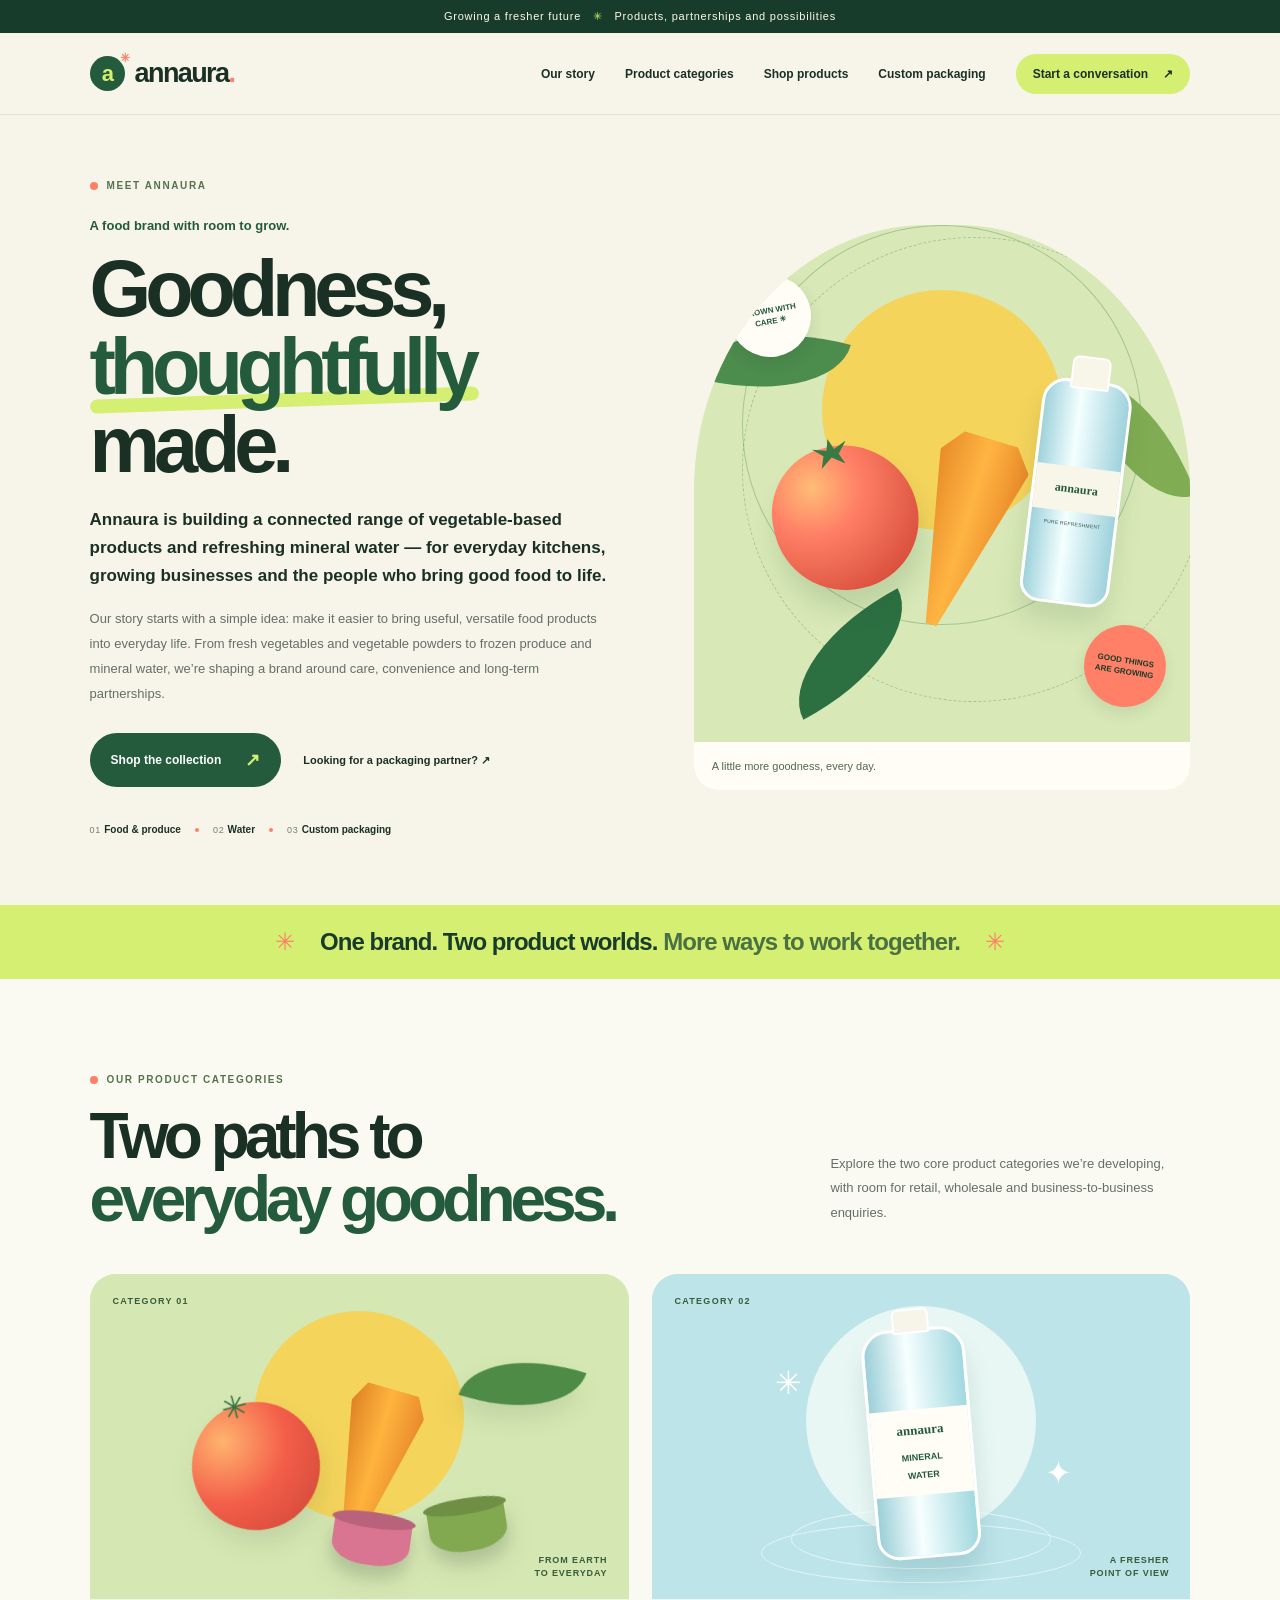
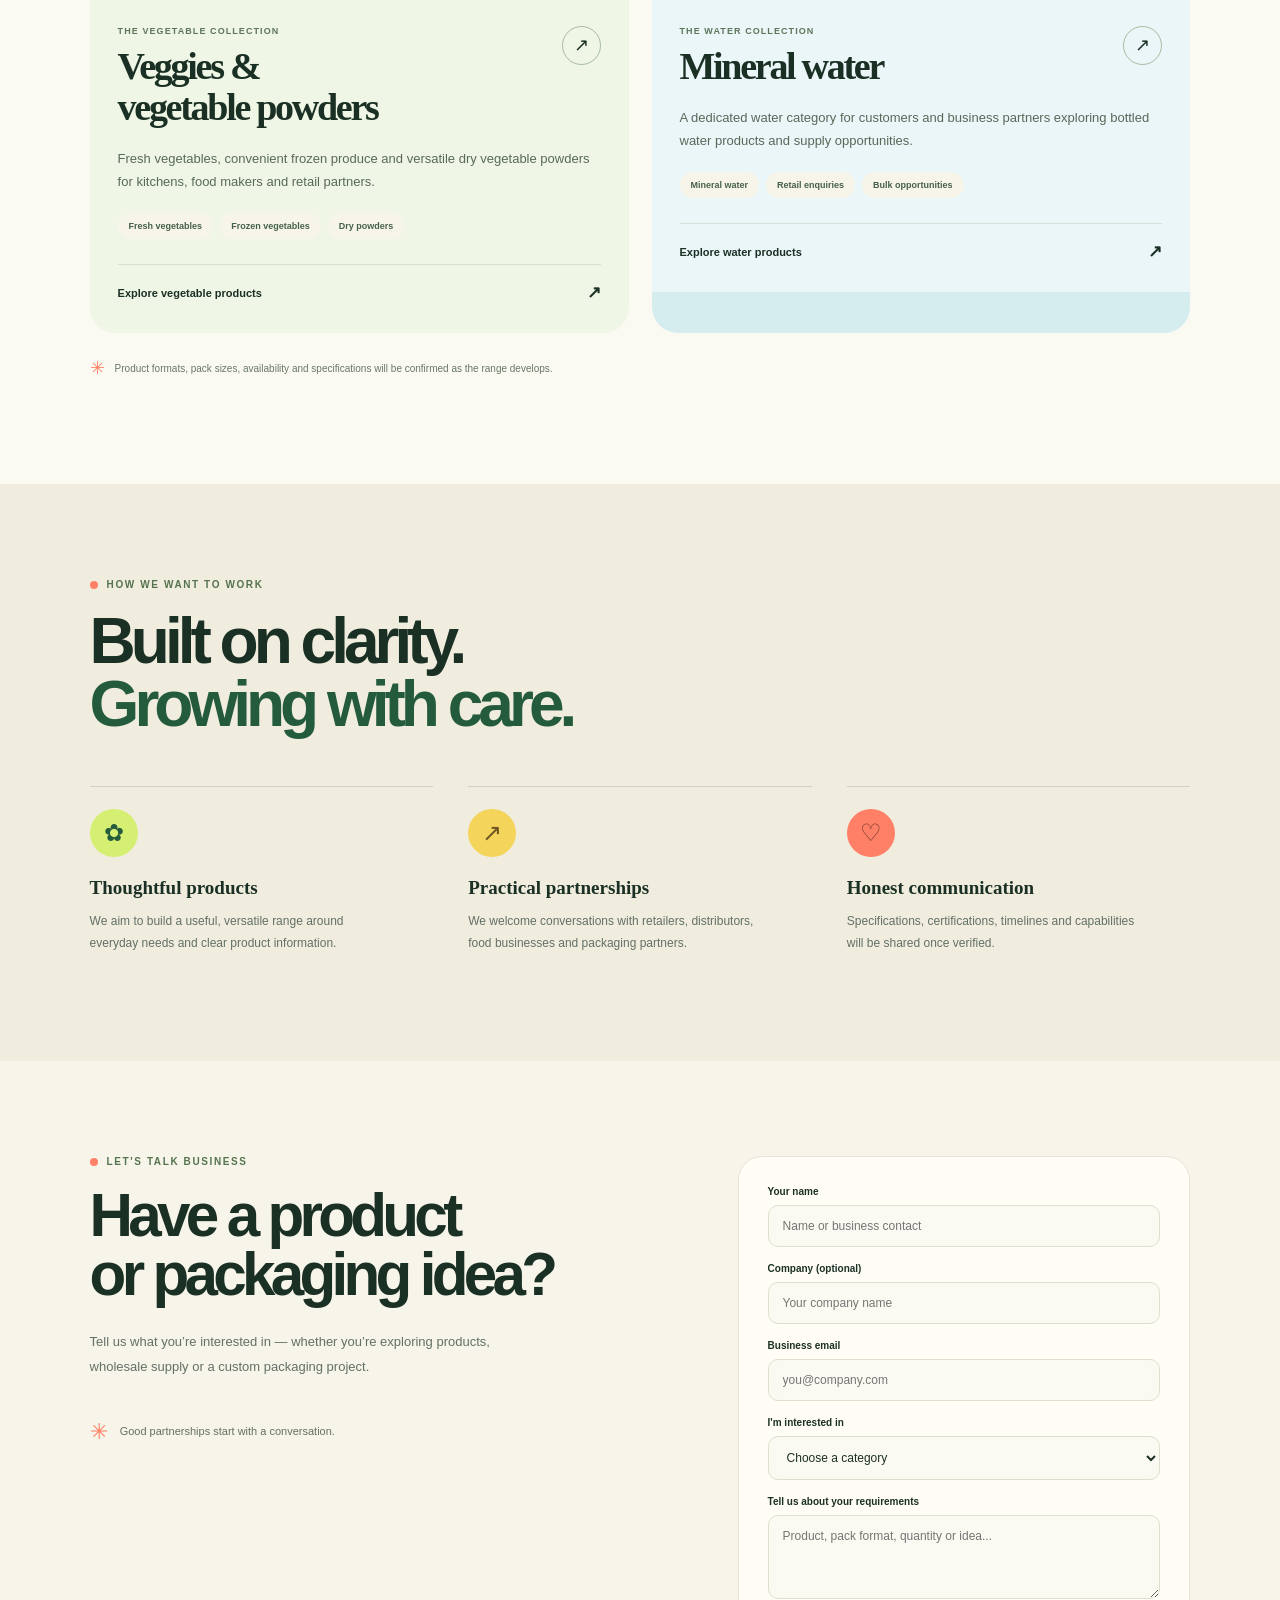
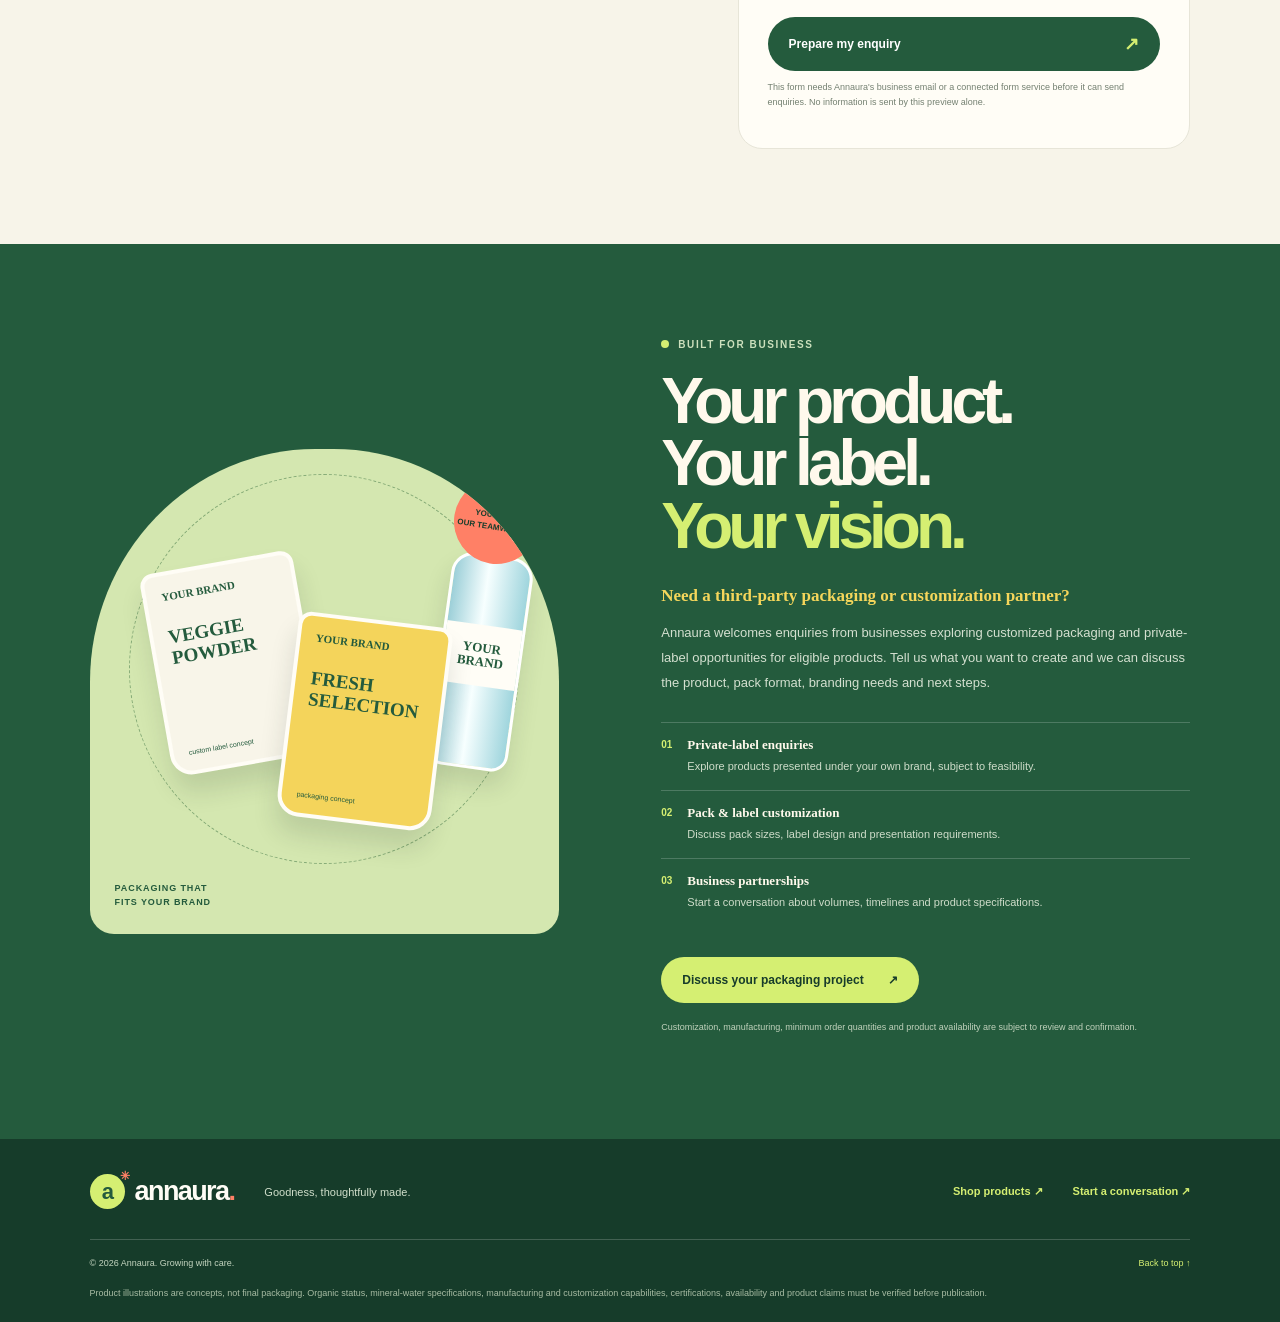
==== commit 80cd3dcb: "Add shop navigation and product links" ====
--- a/index.html
+++ b/index.html
@@ -18,7 +18,7 @@
     <button class="menu-toggle" aria-label="Toggle navigation" aria-expanded="false">☰</button>
     <nav class="nav-links" aria-label="Main navigation">
       <a href="#story">Our story</a>
-      <a href="#categories">Product categories</a>
+      <a href="#categories">Product categories</a><a href="shop.html">Shop products</a>
       <a href="#custom-packaging">Custom packaging</a>
       <a href="#contact" class="nav-cta">Start a conversation <span>↗</span></a>
     </nav>
@@ -32,7 +32,7 @@
         <h1>Goodness,<br><em>thoughtfully</em><br>made.</h1>
         <p class="intro-text">Annaura is building a connected range of vegetable-based products and refreshing mineral water — for everyday kitchens, growing businesses and the people who bring good food to life.</p>
         <p class="intro-story">Our story starts with a simple idea: make it easier to bring useful, versatile food products into everyday life. From fresh vegetables and vegetable powders to frozen produce and mineral water, we’re shaping a brand around care, convenience and long-term partnerships.</p>
-        <div class="intro-actions"><a class="button button-primary" href="#categories">Explore our categories <span>↓</span></a><a class="text-link" href="#custom-packaging">Looking for a packaging partner? ↗</a></div>
+        <div class="intro-actions"><a class="button button-primary" href="shop.html">Shop the collection <span>↗</span></a><a class="text-link" href="#custom-packaging">Looking for a packaging partner? ↗</a></div>
         <div class="intro-values"><span>01 <b>Food & produce</b></span><i></i><span>02 <b>Water</b></span><i></i><span>03 <b>Custom packaging</b></span></div>
       </div>
       <div class="intro-art" aria-label="Decorative illustration of fresh vegetables and water">
@@ -65,7 +65,7 @@
             <div class="category-title"><div><p class="category-label">THE VEGETABLE COLLECTION</p><h3>Veggies &<br>vegetable powders</h3></div><span class="category-arrow">↗</span></div>
             <p>Fresh vegetables, convenient frozen produce and versatile dry vegetable powders for kitchens, food makers and retail partners.</p>
             <div class="product-pills"><span>Fresh vegetables</span><span>Frozen vegetables</span><span>Dry powders</span></div>
-            <a class="category-link" href="#contact" data-interest="Vegetables and dry powders">Enquire about this category <span>↗</span></a>
+            <a class="category-link" href="shop.html#vegetables">Explore vegetable products <span>↗</span></a>
           </div>
         </article>
         <article class="category-card water-card">
@@ -77,7 +77,7 @@
             <div class="category-title"><div><p class="category-label">THE WATER COLLECTION</p><h3>Mineral water</h3></div><span class="category-arrow">↗</span></div>
             <p>A dedicated water category for customers and business partners exploring bottled water products and supply opportunities.</p>
             <div class="product-pills"><span>Mineral water</span><span>Retail enquiries</span><span>Bulk opportunities</span></div>
-            <a class="category-link" href="#contact" data-interest="Mineral water">Enquire about this category <span>↗</span></a>
+            <a class="category-link" href="shop.html#water">Explore water products <span>↗</span></a>
           </div>
         </article>
       </div>
@@ -132,7 +132,7 @@
       </div>
     </section>
 
-  <footer class="footer"><div class="footer-top"><a class="brand brand-light" href="#top"><span class="brand-symbol">a<span>✳</span></span><span>annaura<span class="brand-dot">.</span></span></a><p>Goodness, thoughtfully made.</p><a href="#contact" class="footer-link">Start a conversation ↗</a></div><div class="footer-bottom"><span>© <span id="year"></span> Annaura. Growing with care.</span><a href="#top">Back to top ↑</a></div><p class="disclaimer">Product illustrations are concepts, not final packaging. Organic status, mineral-water specifications, manufacturing and customization capabilities, certifications, availability and product claims must be verified before publication.</p></footer>
+  <footer class="footer"><div class="footer-top"><a class="brand brand-light" href="#top"><span class="brand-symbol">a<span>✳</span></span><span>annaura<span class="brand-dot">.</span></span></a><p>Goodness, thoughtfully made.</p><a href="shop.html" class="footer-link">Shop products ↗</a><a href="#contact" class="footer-link">Start a conversation ↗</a></div><div class="footer-bottom"><span>© <span id="year"></span> Annaura. Growing with care.</span><a href="#top">Back to top ↑</a></div><p class="disclaimer">Product illustrations are concepts, not final packaging. Organic status, mineral-water specifications, manufacturing and customization capabilities, certifications, availability and product claims must be verified before publication.</p></footer>
   <script src="script.js"></script>
 </body>
 </html>
